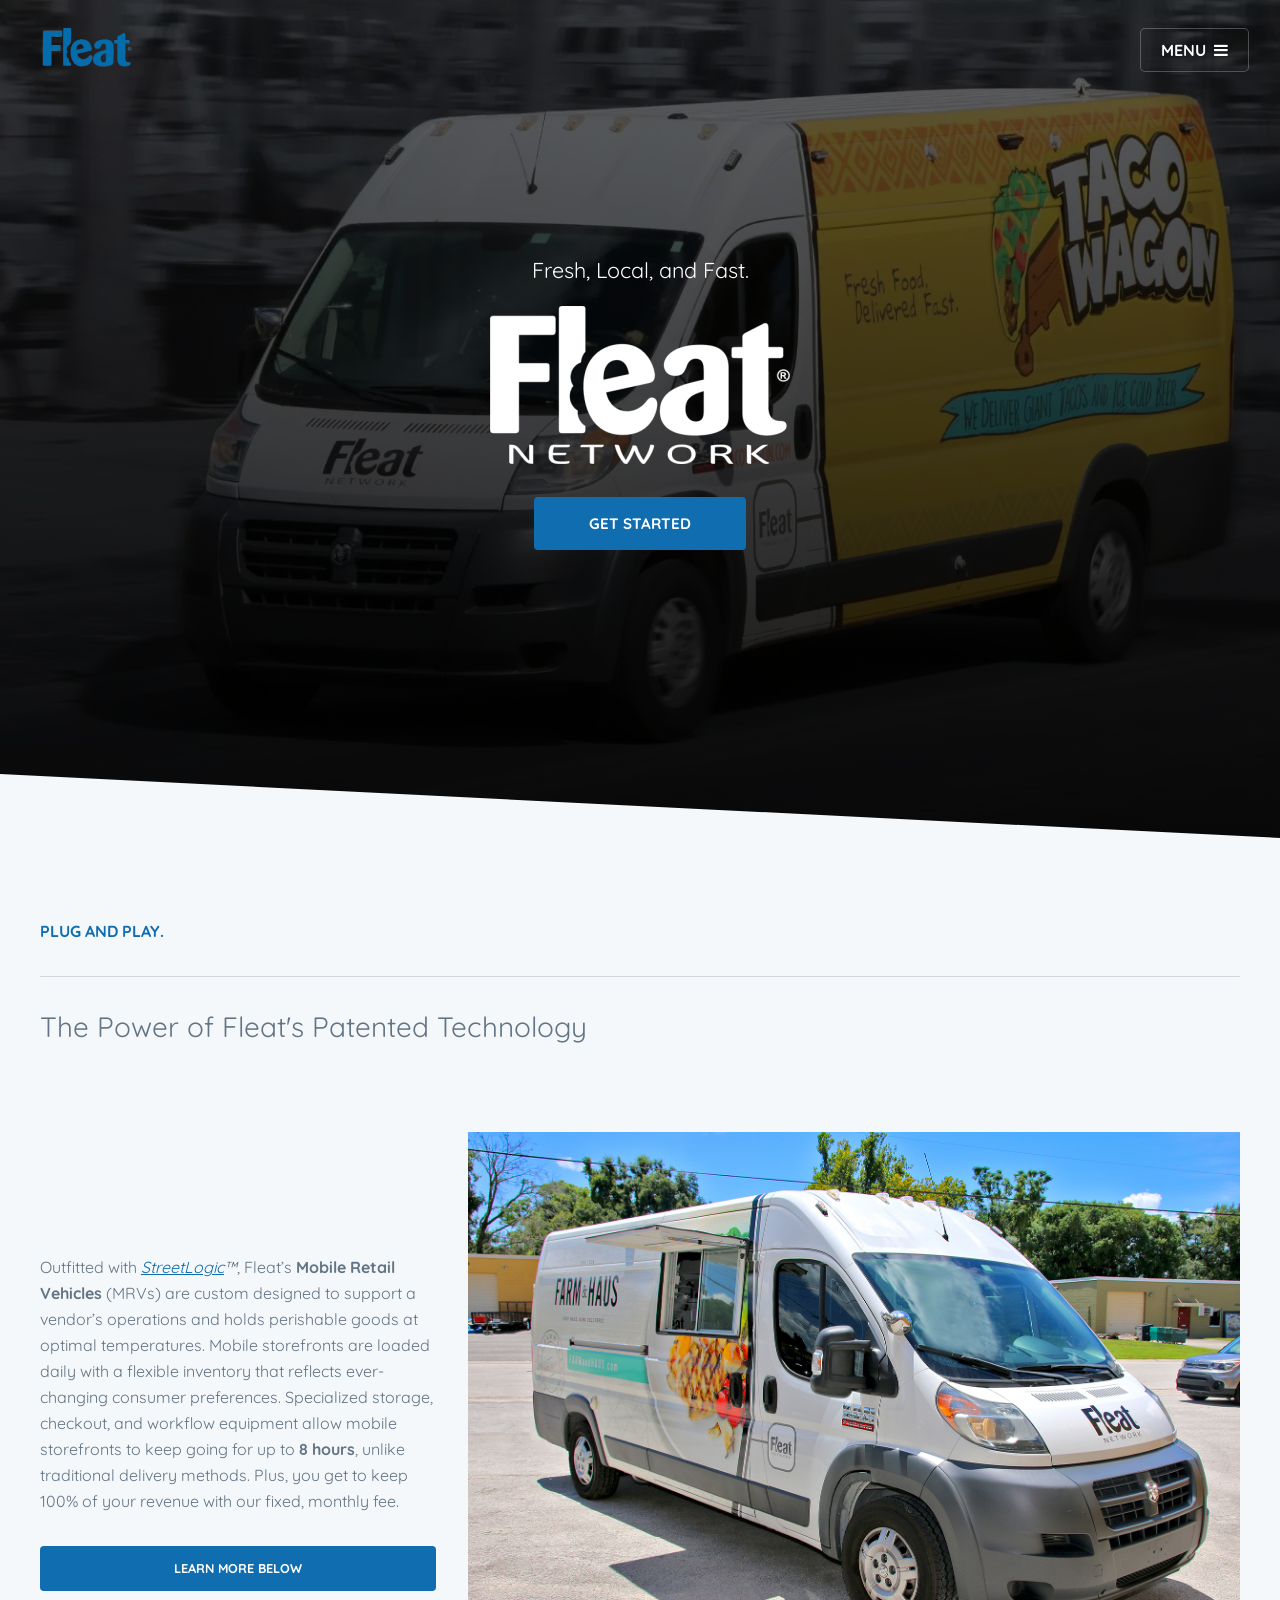
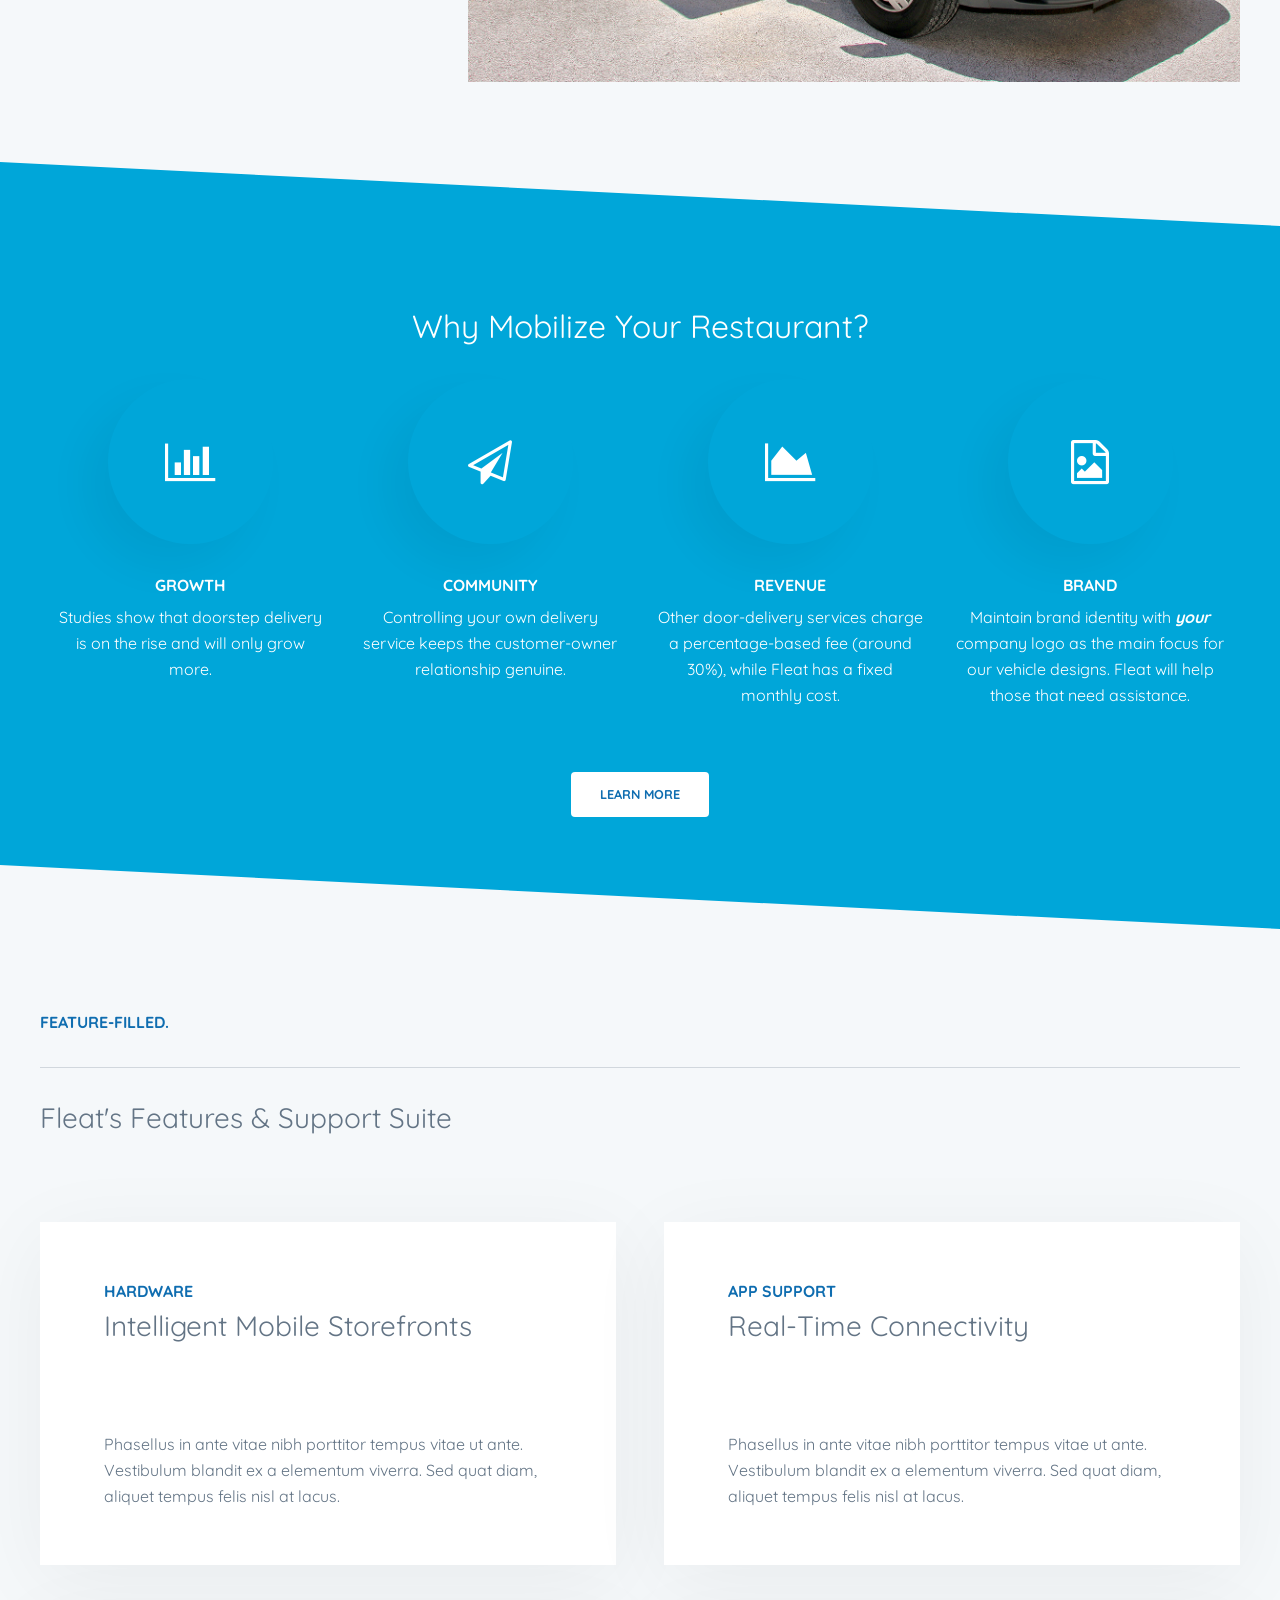
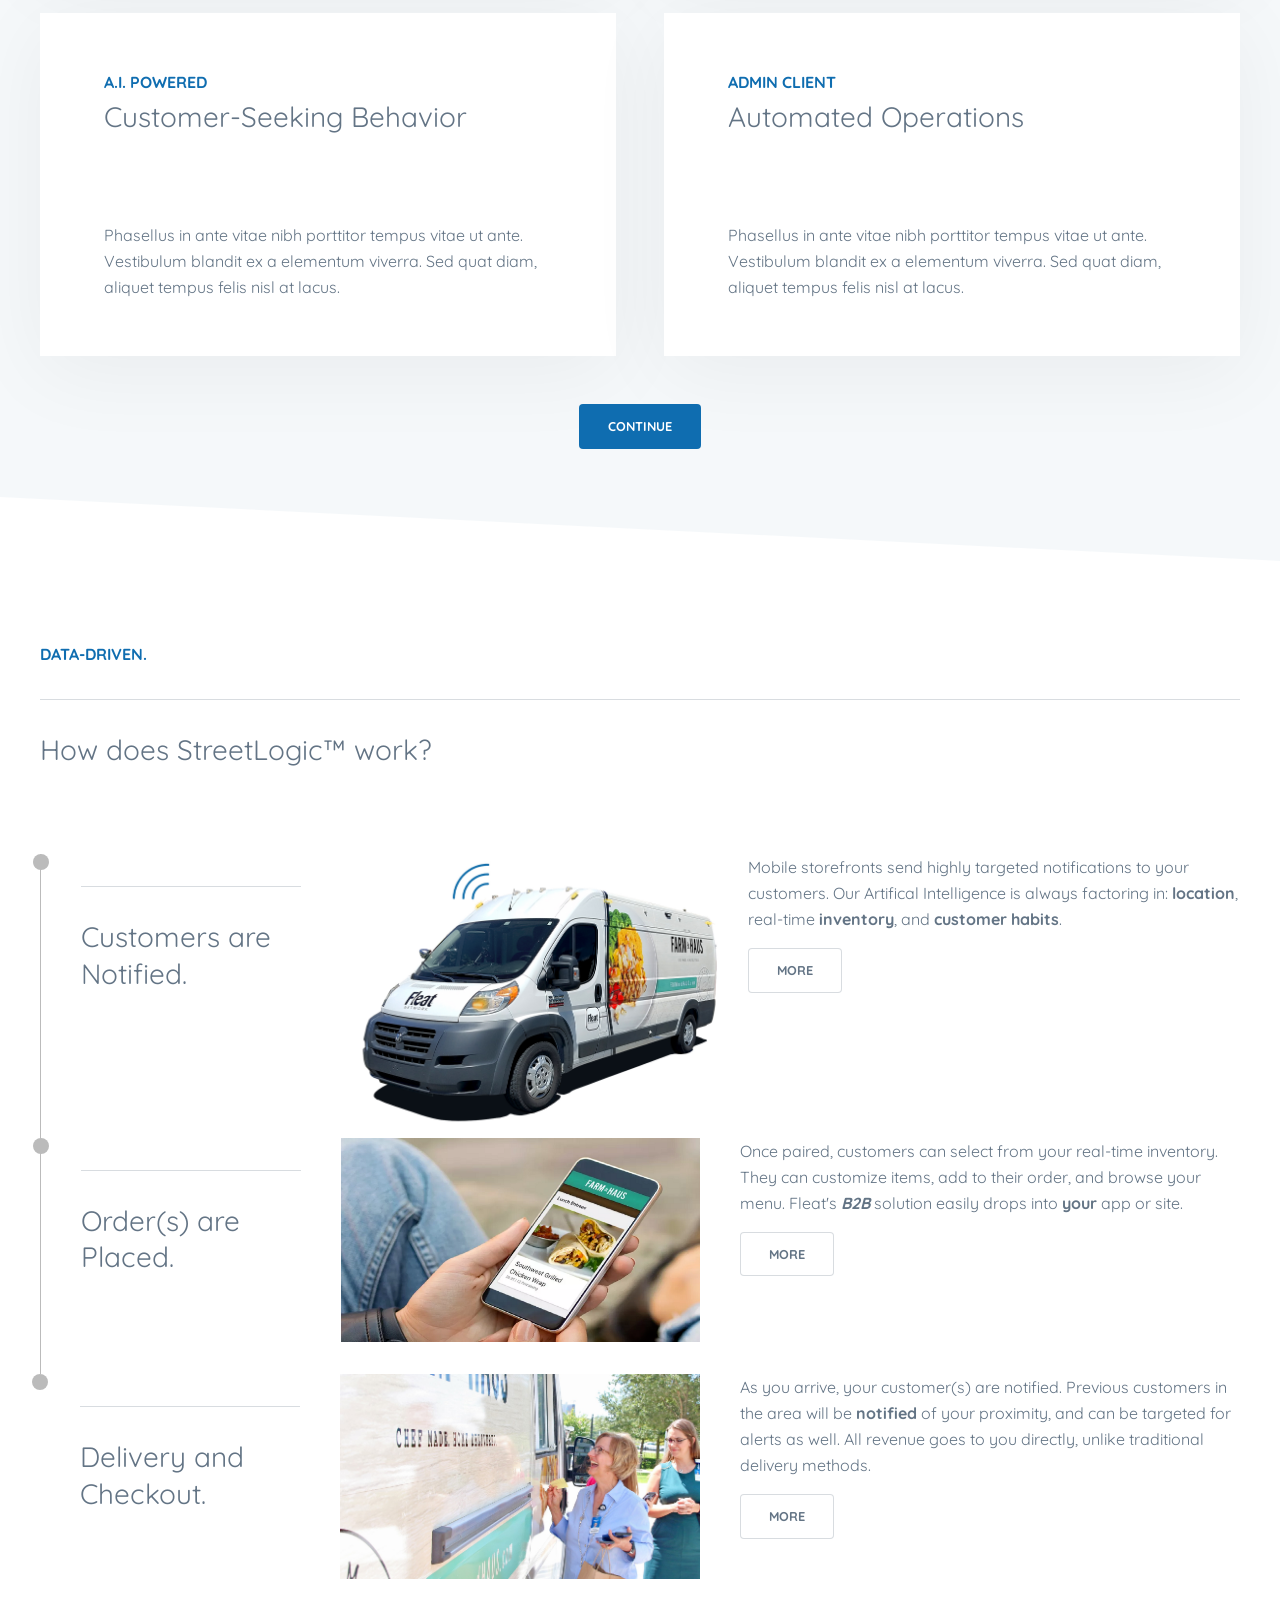
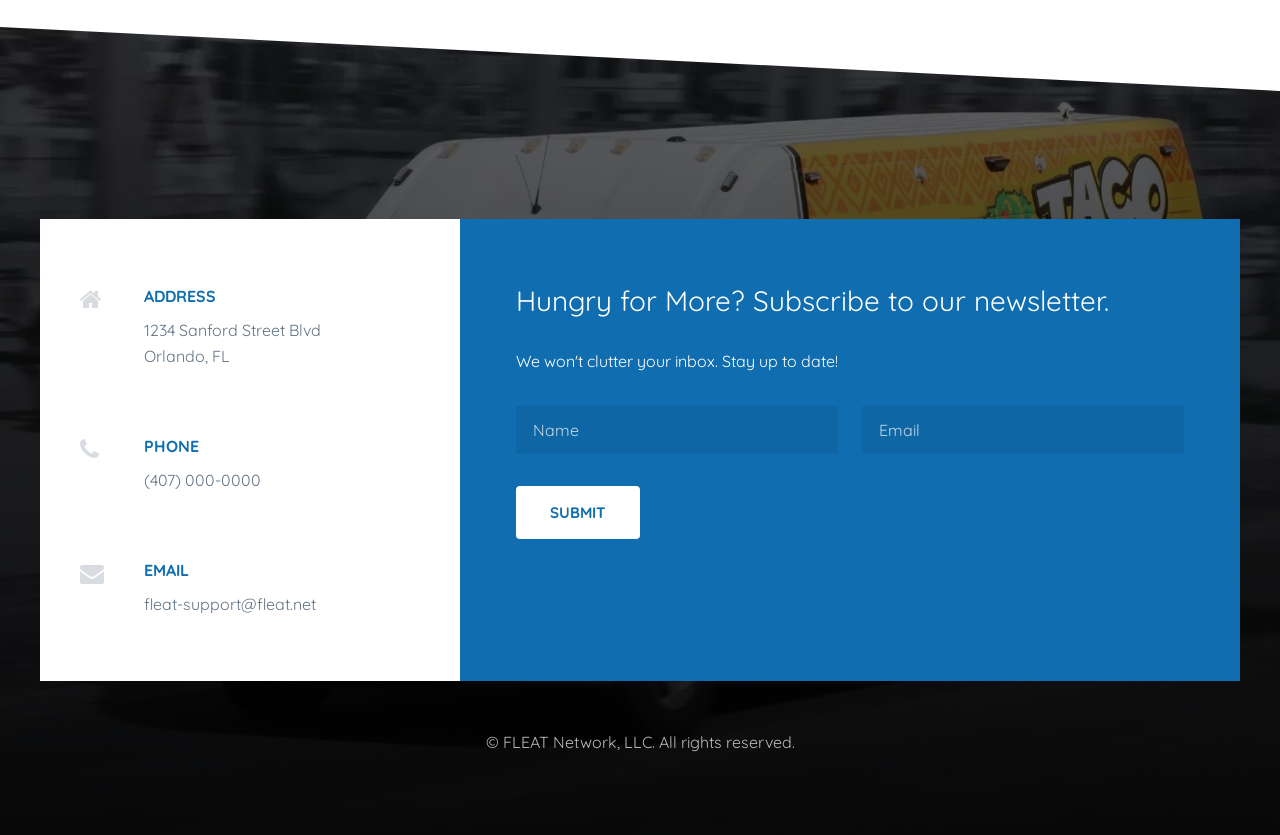
==== index.html @ c0057c15 "Redesigned structure" ====
<!doctype html>
<!--
	Kendall Jackson
	1/10/2019
	https://github.com/kendalled
	Pixelarity Subscriber
-->
<html>

<head>
	<title>Fleat Network</title>
	<meta charset="utf-8" />
	<meta name="viewport" content="width=device-width, initial-scale=1, user-scalable=yes" />
	<link rel="stylesheet" href="assets/css/main.css" />
</head>

<body class="is-preload">

	<!-- Page wrapper -->
	<div id="page-wrapper">

		<!-- Header -->
		<header id="header" class="alt">
			<span class="logo"><a href="index.html"><img src="images/blueLogo2.svg" alt="Fleat Network's Logo, in blue." style="width:10%; height:auto;" /></a></span>
			<a href="#menu">Menu</a>
		</header>

		<!-- Nav -->
		<nav id="menu">
			<div class="inner">
				<h2>Menu</h2>
				<ul class="links">
					<li><a href="index.html">Home</a></li>
					<li><a href="generic.html">About Us</a></li>
					<li><a href="elements.html">Contact</a></li>

				</ul>
				<a class="close">Close</a>
			</div>
		</nav>

		<!-- Banner -->
		<section id="banner">
			<div class="inner">
				<h3 style="color:white;">Fresh, Local, and Fast.</h3>
				<img class="image" src="images/whiteLogo.png" alt="Fleat Network Official Logo." ></img>
				<br />
				<br />

				<ul class="actions special">
					<li><a href="#three" class="button primary large scrolly">Get Started</a></li>
				</ul>
			</div>
		</section>

		<!-- Three -->
		<section id="three" class="wrapper style2">
			<div class="inner">
				<header class="major alt">
					<p>Plug and play.</p>
					<hr />
					<h2>The Power of Fleat's Patented Technology</h2>
				</header>
				<section class="posts">
					<article>
						<span class="image fit"><img src="images/truckHD.jpg" alt="An overview of the Fleat truck features."></span>
						<div class="content">
							<p>Outfitted with <i><a class="scrolly" href="#four" title="Overview of StreetLogic's features.">StreetLogic</a>&trade;</i>, Fleat’s <b>Mobile Retail Vehicles</b> (MRVs) are custom designed to support a vendor’s operations and holds perishable goods at optimal temperatures. Mobile storefronts are loaded daily with a
								flexible inventory that reflects ever-changing consumer preferences. Specialized storage, checkout, and workflow equipment allow mobile storefronts to keep going for up to <b>8 hours</b>, unlike traditional delivery methods. Plus, you get to keep 100% of your revenue with our fixed, monthly fee.</p>

								<a href="#two" class="button primary fit scrolly">Learn More Below</a>

						</div>
					</article>
				</section>
			</div>
		</section>


		<!-- Two -->
		<section id="two" class="wrapper style1 special">
			<div class="inner">
				<h1>Why Mobilize Your Restaurant?</h1>
				<ul class="features">
					<li>
						<span class="icon major fa-bar-chart"></span>
						<h4>Growth</h4>
						<p>Studies show that doorstep delivery is on the rise and will only grow more.</p>
					</li>
					<li>
						<span class="icon major fa-paper-plane-o"></span>
						<h4>Community</h4>
						<p>Controlling your own delivery service keeps the customer-owner relationship genuine.</p>
					</li>
					<li>
						<span class="icon major fa-area-chart"></span>
						<h4>Revenue</h4>
						<p>Other door-delivery services charge a percentage-based fee (around 30%), while Fleat has a fixed monthly cost.</p>
					</li>
					<li>
						<span class="icon major fa-file-image-o"></span>
						<h4>Brand</h4>
						<p>Maintain brand identity with <strong><i>your</i></strong> company logo as the main focus for our vehicle designs. Fleat will help those that need assistance.</p>
					</li>

					<li><a href="#one" class="button primary scrolly">Learn More</a></li>
				</ul>

			</div>
		</section>

		<!-- One -->
		<section id="one" class="wrapper style2">
			<div class="inner">
				<header class="major alt">
					<p>Feature-Filled.</p>
					<hr />
					<h2>Fleat's Features & Support Suite</h2>
				</header>
				<section class="spotlights">

					<article>
						<header class="major">
							<p>Hardware</p>
							<h2>Intelligent Mobile Storefronts</h2>
						</header>
						<p>Phasellus in ante vitae nibh porttitor tempus vitae ut ante. Vestibulum blandit ex a elementum viverra. Sed quat diam, aliquet tempus felis nisl at lacus.</p>

					</article>
					<article>
						<header class="major">
							<p>App Support</p>
							<h2>Real-Time Connectivity</h2>
						</header>
						<p>Phasellus in ante vitae nibh porttitor tempus vitae ut ante. Vestibulum blandit ex a elementum viverra. Sed quat diam, aliquet tempus felis nisl at lacus.</p>

					</article>
					<article>
						<header class="major">
							<p>A.I. Powered</p>
							<h2>Customer-Seeking Behavior</h2>
						</header>
						<p>Phasellus in ante vitae nibh porttitor tempus vitae ut ante. Vestibulum blandit ex a elementum viverra. Sed quat diam, aliquet tempus felis nisl at lacus.</p>

					</article>

					<article>
						<header class="major">
							<p>Admin Client</p>
							<h2>Automated Operations</h2>
						</header>
						<p>Phasellus in ante vitae nibh porttitor tempus vitae ut ante. Vestibulum blandit ex a elementum viverra. Sed quat diam, aliquet tempus felis nisl at lacus.</p>

					</article>
					<a href="#four" class="button primary scrolly">Continue</a>
				</section>

			</div>
		</section>


		<!-- Four -->
		<section id="four" class="wrapper style3 alt">
			<div class="inner">
				<header class="major">
					<p>Data-Driven.</p>
					<hr />
					<h2>How does StreetLogic&trade; work?</h1>
				</header>
				<section class="timeline">
					<section>
						<header>
							<hr />
							<h2>Customers are Notified.</h2>
						</header>
						<img src="images/alertTruck.jpg" style="width:34%; height: 34%;" alt="An informational slide by fleat." />
						<div class="content">
							<p>Mobile storefronts send highly targeted notifications to your customers. Our Artifical Intelligence is always factoring in: <b>location</b>, real-time <b>inventory</b>, and <b>customer habits</b>.</p>
							<ul class="actions">
								<li><a href="#" class="button">More</a></li>
							</ul>
						</div>
					</section>
					<section>
						<header>
							<hr />
							<h2>Order(s) are Placed.</h2>
						</header>
						<img class="image" src="images/useCase.png" alt="The sample fleat ordering interface" style="width:30%; height: 30%;" />
						<div class="content">
							<p>Once paired, customers can select from your real-time inventory. They can customize items, add to their order, and browse your menu. Fleat's <i><b>B2B</b></i> solution easily drops into <b>your</b> app or site.</p>
							<ul class="actions">
								<li><a href="#" class="button">More</a></li>
							</ul>
						</div>
					</section>
					<section>
						<header>
							<hr />
							<h2>Delivery and Checkout.</h2>
						</header>
						<img class="image" src="images/step3.jpg" style="width:30%; height: 30%;" alt="Customers ordering at a Fleat truck" />
						<div class="content">
							<p>As you arrive, your customer(s) are notified. Previous customers in the area will be <b>notified</b> of your proximity, and can be targeted for alerts as well. All revenue goes to you directly, unlike traditional delivery methods.</p>
							<ul class="actions">
								<li><a href="#" class="button">More</a></li>
							</ul>
						</div>
					</section>
				</section>
			</div>
		</section>

		<!-- Footer -->
		<footer id="footer">
			<div class="inner">
				<ul class="contact">
					<li class="icon fa-home">
						<strong>Address</strong>
						1234 Sanford Street Blvd<br>Orlando, FL
					</li>
					<li class="icon fa-phone">
						<strong>Phone</strong>
						(407) 000-0000
					</li>
					<li class="icon fa-envelope">
						<strong>Email</strong>
						fleat-support@fleat.net
					</li>
				</ul>
				<form action="#" method="post">
					<h2>Hungry for More? Subscribe to our newsletter.</h2>
					<p>We won't clutter your inbox. Stay up to date!</p>
					<div class="fields">
						<div class="field half">
							<label for="name">Name</label>
							<input name="name" id="name" type="text" placeholder="Name">
						</div>
						<div class="field half">
							<label for="email">Email</label>
							<input name="email" id="email" type="email" placeholder="Email">
						</div>
					</div>
					<ul class="actions">
						<li><input value="Submit" class="button primary fit large" type="submit"></li>
					</ul>
				</form>
			</div>
			<div class="copyright">
				&copy; FLEAT Network, LLC. All rights reserved.
			</div>
		</footer>

	</div>

	<!-- Scripts -->
	<script src="assets/js/jquery.min.js"></script>
	<script src="assets/js/browser.min.js"></script>
	<script src="assets/js/breakpoints.min.js"></script>
	<script src="assets/js/util.js"></script>
	<script src="assets/js/jquery.scrollex.min.js"></script>
	<script src="assets/js/jquery.scrolly.min.js"></script>
	<script src="assets/js/main.js"></script>

</body>

</html>
---- assets/css/main.css ----
@import url(font-awesome.min.css);
@import url("https://fonts.googleapis.com/css?family=Quicksand:400,700");

/*
	Atmosphere by Pixelarity
	pixelarity.com | hello@pixelarity.com
	License: pixelarity.com/license
*/

html, body, div, span, applet, object,
iframe, h1, h2, h3, h4, h5, h6, p, blockquote,
pre, a, abbr, acronym, address, big, cite,
code, del, dfn, em, img, ins, kbd, q, s, samp,
small, strike, strong, sub, sup, tt, var, b,
u, i, center, dl, dt, dd, ol, ul, li, fieldset,
form, label, legend, table, caption, tbody,
tfoot, thead, tr, th, td, article, aside,
canvas, details, embed, figure, figcaption,
footer, header, hgroup, menu, nav, output, ruby,
section, summary, time, mark, audio, video {
	margin: 0;
	padding: 0;
	border: 0;
	font-size: 100%;
	font: inherit;
	vertical-align: baseline;}

article, aside, details, figcaption, figure,
footer, header, hgroup, menu, nav, section {
	display: block;}

body {
	line-height: 1;
}

ol, ul {
	list-style: none;
}

blockquote, q {
	quotes: none;
}

	blockquote:before, blockquote:after, q:before, q:after {
		content: '';
		content: none;
	}

table {
	border-collapse: collapse;
	border-spacing: 0;
}

body {
	-webkit-text-size-adjust: none;
}

mark {
	background-color: transparent;
	color: inherit;
}

input::-moz-focus-inner {
	border: 0;
	padding: 0;
}

input, select, textarea {
	-moz-appearance: none;
	-webkit-appearance: none;
	-ms-appearance: none;
	appearance: none;
}

/* Basic */

	@-ms-viewport {
		width: device-width;
	}

	body {
		-ms-overflow-style: scrollbar;
	}

	@media screen and (max-width: 480px) {

		html, body {
			min-width: 320px;
		}

	}

	html {
		box-sizing: border-box;
	}

	*, *:before, *:after {
		box-sizing: inherit;
	}

	body {
		background: #fff;
	}

		body.is-preload *, body.is-preload *:before, body.is-preload *:after {
			-moz-animation: none !important;
			-webkit-animation: none !important;
			-ms-animation: none !important;
			animation: none !important;
			-moz-transition: none !important;
			-webkit-transition: none !important;
			-ms-transition: none !important;
			transition: none !important;
		}

/* Type */

	body {
		background-color: #fff;
		color: #637485;
	}

	body, input, select, textarea {
		font-family: "Quicksand", Helvetica, sans-serif;
		font-size: 14pt;
		font-weight: 400;
		line-height: 1.625;
	}

		@media screen and (max-width: 1680px) {

			body, input, select, textarea {
				font-size: 12pt;
			}

		}

		@media screen and (max-width: 1280px) {

			body, input, select, textarea {
				font-size: 12pt;
			}

		}

		@media screen and (max-width: 980px) {

			body, input, select, textarea {
				font-size: 12pt;
			}

		}

		@media screen and (max-width: 736px) {

			body, input, select, textarea {
				font-size: 12pt;
			}

		}

		@media screen and (max-width: 480px) {

			body, input, select, textarea {
				font-size: 12pt;
			}

		}

		@media screen and (max-width: 360px) {

			body, input, select, textarea {
				font-size: 11pt;
			}

		}

	a {
		text-decoration: underline;
	}

		a:hover {
			text-decoration: none;
		}

	strong, b {
		font-weight: 700;
	}

	em, i {
		font-style: italic;
	}

	p {
		margin: 0 0 2em 0;
	}

	h1, h2, h3, h4, h5, h6 {
		line-height: 1.3;
		margin: 0 0 1em 0;
	}

		h1 a, h2 a, h3 a, h4 a, h5 a, h6 a {
			color: inherit;
			text-decoration: none;
		}

	h1 {
		font-size: 2em;
	}

	h2 {
		font-size: 1.75em;
	}

	h3 {
		font-size: 1.35em;
	}

	h4 {
		font-size: 1em;
	}

	h5 {
		font-size: 0.9em;
	}

	h6 {
		font-size: 0.7em;
	}

	sub {
		font-size: 0.8em;
		position: relative;
		top: 0.5em;
	}

	sup {
		font-size: 0.8em;
		position: relative;
		top: -0.5em;
	}

	blockquote {
		border-left: solid 4px;
		font-style: italic;
		margin: 0 0 2em 0;
		padding: 0.5em 0 0.5em 2em;
	}

	code {
		border-radius: 4px;
		border: solid 1px;
		font-family: "Courier New", monospace;
		font-size: 0.9em;
		margin: 0 0.25em;
		padding: 0.25em 0.65em;
	}

	pre {
		-webkit-overflow-scrolling: touch;
		font-family: "Courier New", monospace;
		font-size: 0.9em;
		margin: 0 0 2em 0;
	}

		pre code {
			display: block;
			line-height: 1.75;
			padding: 1em 1.5em;
			overflow-x: auto;
		}

	hr {
		border: 0;
		border-bottom: solid 1px;
		margin: 2em 0;
	}

		hr.major {
			margin: 3em 0;
		}

	.align-left {
		text-align: left;
	}

	.align-center {
		text-align: center;
	}

	.align-right {
		text-align: right;
	}

	@media screen and (max-width: 736px) {

		h1 {
			font-size: 1.75em;
		}

		h2 {
			font-size: 1.5em;
		}

		h3 {
			font-size: 1.25em;
		}

	}

	input, select, textarea {
		color: #637485;
	}

	a {
		color: #0f6db0;
	}

	strong, b {
		color: #637485;
	}

	h1, h2, h3, h4, h5, h6 {
		color: #637485;
	}

	blockquote {
		border-left-color: rgba(99, 116, 133, 0.25);
	}

	code {
		background: rgba(99, 116, 133, 0.075);
		border-color: rgba(99, 116, 133, 0.25);
	}

	hr {
		border-bottom-color: rgba(99, 116, 133, 0.25);
	}

/* Row */

	.row {
		display: flex;
		flex-wrap: wrap;
		box-sizing: border-box;
		align-items: stretch;
	}

		.row > * {
			box-sizing: border-box;
		}

		.row.gtr-uniform > * > :last-child {
			margin-bottom: 0;
		}

		.row.aln-left {
			justify-content: flex-start;
		}

		.row.aln-center {
			justify-content: center;
		}

		.row.aln-right {
			justify-content: flex-end;
		}

		.row.aln-top {
			align-items: flex-start;
		}

		.row.aln-middle {
			align-items: center;
		}

		.row.aln-bottom {
			align-items: flex-end;
		}

		.row > .imp {
			order: -1;
		}

		.row > .col-1 {
			width: 8.3333333333%;
		}

		.row > .off-1 {
			margin-left: 8.3333333333%;
		}

		.row > .col-2 {
			width: 16.6666666667%;
		}

		.row > .off-2 {
			margin-left: 16.6666666667%;
		}

		.row > .col-3 {
			width: 25%;
		}

		.row > .off-3 {
			margin-left: 25%;
		}

		.row > .col-4 {
			width: 33.3333333333%;
		}

		.row > .off-4 {
			margin-left: 33.3333333333%;
		}

		.row > .col-5 {
			width: 41.6666666667%;
		}

		.row > .off-5 {
			margin-left: 41.6666666667%;
		}

		.row > .col-6 {
			width: 50%;
		}

		.row > .off-6 {
			margin-left: 50%;
		}

		.row > .col-7 {
			width: 58.3333333333%;
		}

		.row > .off-7 {
			margin-left: 58.3333333333%;
		}

		.row > .col-8 {
			width: 66.6666666667%;
		}

		.row > .off-8 {
			margin-left: 66.6666666667%;
		}

		.row > .col-9 {
			width: 75%;
		}

		.row > .off-9 {
			margin-left: 75%;
		}

		.row > .col-10 {
			width: 83.3333333333%;
		}

		.row > .off-10 {
			margin-left: 83.3333333333%;
		}

		.row > .col-11 {
			width: 91.6666666667%;
		}

		.row > .off-11 {
			margin-left: 91.6666666667%;
		}

		.row > .col-12 {
			width: 100%;
		}

		.row > .off-12 {
			margin-left: 100%;
		}

		.row.gtr-0 {
			margin-top: 0;
			margin-left: 0em;
		}

			.row.gtr-0 > * {
				padding: 0 0 0 0em;
			}

			.row.gtr-0.gtr-uniform {
				margin-top: 0em;
			}

				.row.gtr-0.gtr-uniform > * {
					padding-top: 0em;
				}

		.row.gtr-25 {
			margin-top: 0;
			margin-left: -0.5em;
		}

			.row.gtr-25 > * {
				padding: 0 0 0 0.5em;
			}

			.row.gtr-25.gtr-uniform {
				margin-top: -0.5em;
			}

				.row.gtr-25.gtr-uniform > * {
					padding-top: 0.5em;
				}

		.row.gtr-50 {
			margin-top: 0;
			margin-left: -1em;
		}

			.row.gtr-50 > * {
				padding: 0 0 0 1em;
			}

			.row.gtr-50.gtr-uniform {
				margin-top: -1em;
			}

				.row.gtr-50.gtr-uniform > * {
					padding-top: 1em;
				}

		.row {
			margin-top: 0;
			margin-left: -2em;
		}

			.row > * {
				padding: 0 0 0 2em;
			}

			.row.gtr-uniform {
				margin-top: -2em;
			}

				.row.gtr-uniform > * {
					padding-top: 2em;
				}

		.row.gtr-150 {
			margin-top: 0;
			margin-left: -3em;
		}

			.row.gtr-150 > * {
				padding: 0 0 0 3em;
			}

			.row.gtr-150.gtr-uniform {
				margin-top: -3em;
			}

				.row.gtr-150.gtr-uniform > * {
					padding-top: 3em;
				}

		.row.gtr-200 {
			margin-top: 0;
			margin-left: -4em;
		}

			.row.gtr-200 > * {
				padding: 0 0 0 4em;
			}

			.row.gtr-200.gtr-uniform {
				margin-top: -4em;
			}

				.row.gtr-200.gtr-uniform > * {
					padding-top: 4em;
				}

		@media screen and (max-width: 1680px) {

			.row {
				display: flex;
				flex-wrap: wrap;
				box-sizing: border-box;
				align-items: stretch;
			}

				.row > * {
					box-sizing: border-box;
				}

				.row.gtr-uniform > * > :last-child {
					margin-bottom: 0;
				}

				.row.aln-left {
					justify-content: flex-start;
				}

				.row.aln-center {
					justify-content: center;
				}

				.row.aln-right {
					justify-content: flex-end;
				}

				.row.aln-top {
					align-items: flex-start;
				}

				.row.aln-middle {
					align-items: center;
				}

				.row.aln-bottom {
					align-items: flex-end;
				}

				.row > .imp-xlarge {
					order: -1;
				}

				.row > .col-1-xlarge {
					width: 8.3333333333%;
				}

				.row > .off-1-xlarge {
					margin-left: 8.3333333333%;
				}

				.row > .col-2-xlarge {
					width: 16.6666666667%;
				}

				.row > .off-2-xlarge {
					margin-left: 16.6666666667%;
				}

				.row > .col-3-xlarge {
					width: 25%;
				}

				.row > .off-3-xlarge {
					margin-left: 25%;
				}

				.row > .col-4-xlarge {
					width: 33.3333333333%;
				}

				.row > .off-4-xlarge {
					margin-left: 33.3333333333%;
				}

				.row > .col-5-xlarge {
					width: 41.6666666667%;
				}

				.row > .off-5-xlarge {
					margin-left: 41.6666666667%;
				}

				.row > .col-6-xlarge {
					width: 50%;
				}

				.row > .off-6-xlarge {
					margin-left: 50%;
				}

				.row > .col-7-xlarge {
					width: 58.3333333333%;
				}

				.row > .off-7-xlarge {
					margin-left: 58.3333333333%;
				}

				.row > .col-8-xlarge {
					width: 66.6666666667%;
				}

				.row > .off-8-xlarge {
					margin-left: 66.6666666667%;
				}

				.row > .col-9-xlarge {
					width: 75%;
				}

				.row > .off-9-xlarge {
					margin-left: 75%;
				}

				.row > .col-10-xlarge {
					width: 83.3333333333%;
				}

				.row > .off-10-xlarge {
					margin-left: 83.3333333333%;
				}

				.row > .col-11-xlarge {
					width: 91.6666666667%;
				}

				.row > .off-11-xlarge {
					margin-left: 91.6666666667%;
				}

				.row > .col-12-xlarge {
					width: 100%;
				}

				.row > .off-12-xlarge {
					margin-left: 100%;
				}

				.row.gtr-0 {
					margin-top: 0;
					margin-left: 0em;
				}

					.row.gtr-0 > * {
						padding: 0 0 0 0em;
					}

					.row.gtr-0.gtr-uniform {
						margin-top: 0em;
					}

						.row.gtr-0.gtr-uniform > * {
							padding-top: 0em;
						}

				.row.gtr-25 {
					margin-top: 0;
					margin-left: -0.5em;
				}

					.row.gtr-25 > * {
						padding: 0 0 0 0.5em;
					}

					.row.gtr-25.gtr-uniform {
						margin-top: -0.5em;
					}

						.row.gtr-25.gtr-uniform > * {
							padding-top: 0.5em;
						}

				.row.gtr-50 {
					margin-top: 0;
					margin-left: -1em;
				}

					.row.gtr-50 > * {
						padding: 0 0 0 1em;
					}

					.row.gtr-50.gtr-uniform {
						margin-top: -1em;
					}

						.row.gtr-50.gtr-uniform > * {
							padding-top: 1em;
						}

				.row {
					margin-top: 0;
					margin-left: -2em;
				}

					.row > * {
						padding: 0 0 0 2em;
					}

					.row.gtr-uniform {
						margin-top: -2em;
					}

						.row.gtr-uniform > * {
							padding-top: 2em;
						}

				.row.gtr-150 {
					margin-top: 0;
					margin-left: -3em;
				}

					.row.gtr-150 > * {
						padding: 0 0 0 3em;
					}

					.row.gtr-150.gtr-uniform {
						margin-top: -3em;
					}

						.row.gtr-150.gtr-uniform > * {
							padding-top: 3em;
						}

				.row.gtr-200 {
					margin-top: 0;
					margin-left: -4em;
				}

					.row.gtr-200 > * {
						padding: 0 0 0 4em;
					}

					.row.gtr-200.gtr-uniform {
						margin-top: -4em;
					}

						.row.gtr-200.gtr-uniform > * {
							padding-top: 4em;
						}

		}

		@media screen and (max-width: 1280px) {

			.row {
				display: flex;
				flex-wrap: wrap;
				box-sizing: border-box;
				align-items: stretch;
			}

				.row > * {
					box-sizing: border-box;
				}

				.row.gtr-uniform > * > :last-child {
					margin-bottom: 0;
				}

				.row.aln-left {
					justify-content: flex-start;
				}

				.row.aln-center {
					justify-content: center;
				}

				.row.aln-right {
					justify-content: flex-end;
				}

				.row.aln-top {
					align-items: flex-start;
				}

				.row.aln-middle {
					align-items: center;
				}

				.row.aln-bottom {
					align-items: flex-end;
				}

				.row > .imp-large {
					order: -1;
				}

				.row > .col-1-large {
					width: 8.3333333333%;
				}

				.row > .off-1-large {
					margin-left: 8.3333333333%;
				}

				.row > .col-2-large {
					width: 16.6666666667%;
				}

				.row > .off-2-large {
					margin-left: 16.6666666667%;
				}

				.row > .col-3-large {
					width: 25%;
				}

				.row > .off-3-large {
					margin-left: 25%;
				}

				.row > .col-4-large {
					width: 33.3333333333%;
				}

				.row > .off-4-large {
					margin-left: 33.3333333333%;
				}

				.row > .col-5-large {
					width: 41.6666666667%;
				}

				.row > .off-5-large {
					margin-left: 41.6666666667%;
				}

				.row > .col-6-large {
					width: 50%;
				}

				.row > .off-6-large {
					margin-left: 50%;
				}

				.row > .col-7-large {
					width: 58.3333333333%;
				}

				.row > .off-7-large {
					margin-left: 58.3333333333%;
				}

				.row > .col-8-large {
					width: 66.6666666667%;
				}

				.row > .off-8-large {
					margin-left: 66.6666666667%;
				}

				.row > .col-9-large {
					width: 75%;
				}

				.row > .off-9-large {
					margin-left: 75%;
				}

				.row > .col-10-large {
					width: 83.3333333333%;
				}

				.row > .off-10-large {
					margin-left: 83.3333333333%;
				}

				.row > .col-11-large {
					width: 91.6666666667%;
				}

				.row > .off-11-large {
					margin-left: 91.6666666667%;
				}

				.row > .col-12-large {
					width: 100%;
				}

				.row > .off-12-large {
					margin-left: 100%;
				}

				.row.gtr-0 {
					margin-top: 0;
					margin-left: 0em;
				}

					.row.gtr-0 > * {
						padding: 0 0 0 0em;
					}

					.row.gtr-0.gtr-uniform {
						margin-top: 0em;
					}

						.row.gtr-0.gtr-uniform > * {
							padding-top: 0em;
						}

				.row.gtr-25 {
					margin-top: 0;
					margin-left: -0.375em;
				}

					.row.gtr-25 > * {
						padding: 0 0 0 0.375em;
					}

					.row.gtr-25.gtr-uniform {
						margin-top: -0.375em;
					}

						.row.gtr-25.gtr-uniform > * {
							padding-top: 0.375em;
						}

				.row.gtr-50 {
					margin-top: 0;
					margin-left: -0.75em;
				}

					.row.gtr-50 > * {
						padding: 0 0 0 0.75em;
					}

					.row.gtr-50.gtr-uniform {
						margin-top: -0.75em;
					}

						.row.gtr-50.gtr-uniform > * {
							padding-top: 0.75em;
						}

				.row {
					margin-top: 0;
					margin-left: -1.5em;
				}

					.row > * {
						padding: 0 0 0 1.5em;
					}

					.row.gtr-uniform {
						margin-top: -1.5em;
					}

						.row.gtr-uniform > * {
							padding-top: 1.5em;
						}

				.row.gtr-150 {
					margin-top: 0;
					margin-left: -2.25em;
				}

					.row.gtr-150 > * {
						padding: 0 0 0 2.25em;
					}

					.row.gtr-150.gtr-uniform {
						margin-top: -2.25em;
					}

						.row.gtr-150.gtr-uniform > * {
							padding-top: 2.25em;
						}

				.row.gtr-200 {
					margin-top: 0;
					margin-left: -3em;
				}

					.row.gtr-200 > * {
						padding: 0 0 0 3em;
					}

					.row.gtr-200.gtr-uniform {
						margin-top: -3em;
					}

						.row.gtr-200.gtr-uniform > * {
							padding-top: 3em;
						}

		}

		@media screen and (max-width: 980px) {

			.row {
				display: flex;
				flex-wrap: wrap;
				box-sizing: border-box;
				align-items: stretch;
			}

				.row > * {
					box-sizing: border-box;
				}

				.row.gtr-uniform > * > :last-child {
					margin-bottom: 0;
				}

				.row.aln-left {
					justify-content: flex-start;
				}

				.row.aln-center {
					justify-content: center;
				}

				.row.aln-right {
					justify-content: flex-end;
				}

				.row.aln-top {
					align-items: flex-start;
				}

				.row.aln-middle {
					align-items: center;
				}

				.row.aln-bottom {
					align-items: flex-end;
				}

				.row > .imp-medium {
					order: -1;
				}

				.row > .col-1-medium {
					width: 8.3333333333%;
				}

				.row > .off-1-medium {
					margin-left: 8.3333333333%;
				}

				.row > .col-2-medium {
					width: 16.6666666667%;
				}

				.row > .off-2-medium {
					margin-left: 16.6666666667%;
				}

				.row > .col-3-medium {
					width: 25%;
				}

				.row > .off-3-medium {
					margin-left: 25%;
				}

				.row > .col-4-medium {
					width: 33.3333333333%;
				}

				.row > .off-4-medium {
					margin-left: 33.3333333333%;
				}

				.row > .col-5-medium {
					width: 41.6666666667%;
				}

				.row > .off-5-medium {
					margin-left: 41.6666666667%;
				}

				.row > .col-6-medium {
					width: 50%;
				}

				.row > .off-6-medium {
					margin-left: 50%;
				}

				.row > .col-7-medium {
					width: 58.3333333333%;
				}

				.row > .off-7-medium {
					margin-left: 58.3333333333%;
				}

				.row > .col-8-medium {
					width: 66.6666666667%;
				}

				.row > .off-8-medium {
					margin-left: 66.6666666667%;
				}

				.row > .col-9-medium {
					width: 75%;
				}

				.row > .off-9-medium {
					margin-left: 75%;
				}

				.row > .col-10-medium {
					width: 83.3333333333%;
				}

				.row > .off-10-medium {
					margin-left: 83.3333333333%;
				}

				.row > .col-11-medium {
					width: 91.6666666667%;
				}

				.row > .off-11-medium {
					margin-left: 91.6666666667%;
				}

				.row > .col-12-medium {
					width: 100%;
				}

				.row > .off-12-medium {
					margin-left: 100%;
				}

				.row.gtr-0 {
					margin-top: 0;
					margin-left: 0em;
				}

					.row.gtr-0 > * {
						padding: 0 0 0 0em;
					}

					.row.gtr-0.gtr-uniform {
						margin-top: 0em;
					}

						.row.gtr-0.gtr-uniform > * {
							padding-top: 0em;
						}

				.row.gtr-25 {
					margin-top: 0;
					margin-left: -0.375em;
				}

					.row.gtr-25 > * {
						padding: 0 0 0 0.375em;
					}

					.row.gtr-25.gtr-uniform {
						margin-top: -0.375em;
					}

						.row.gtr-25.gtr-uniform > * {
							padding-top: 0.375em;
						}

				.row.gtr-50 {
					margin-top: 0;
					margin-left: -0.75em;
				}

					.row.gtr-50 > * {
						padding: 0 0 0 0.75em;
					}

					.row.gtr-50.gtr-uniform {
						margin-top: -0.75em;
					}

						.row.gtr-50.gtr-uniform > * {
							padding-top: 0.75em;
						}

				.row {
					margin-top: 0;
					margin-left: -1.5em;
				}

					.row > * {
						padding: 0 0 0 1.5em;
					}

					.row.gtr-uniform {
						margin-top: -1.5em;
					}

						.row.gtr-uniform > * {
							padding-top: 1.5em;
						}

				.row.gtr-150 {
					margin-top: 0;
					margin-left: -2.25em;
				}

					.row.gtr-150 > * {
						padding: 0 0 0 2.25em;
					}

					.row.gtr-150.gtr-uniform {
						margin-top: -2.25em;
					}

						.row.gtr-150.gtr-uniform > * {
							padding-top: 2.25em;
						}

				.row.gtr-200 {
					margin-top: 0;
					margin-left: -3em;
				}

					.row.gtr-200 > * {
						padding: 0 0 0 3em;
					}

					.row.gtr-200.gtr-uniform {
						margin-top: -3em;
					}

						.row.gtr-200.gtr-uniform > * {
							padding-top: 3em;
						}

		}

		@media screen and (max-width: 736px) {

			.row {
				display: flex;
				flex-wrap: wrap;
				box-sizing: border-box;
				align-items: stretch;
			}

				.row > * {
					box-sizing: border-box;
				}

				.row.gtr-uniform > * > :last-child {
					margin-bottom: 0;
				}

				.row.aln-left {
					justify-content: flex-start;
				}

				.row.aln-center {
					justify-content: center;
				}

				.row.aln-right {
					justify-content: flex-end;
				}

				.row.aln-top {
					align-items: flex-start;
				}

				.row.aln-middle {
					align-items: center;
				}

				.row.aln-bottom {
					align-items: flex-end;
				}

				.row > .imp-small {
					order: -1;
				}

				.row > .col-1-small {
					width: 8.3333333333%;
				}

				.row > .off-1-small {
					margin-left: 8.3333333333%;
				}

				.row > .col-2-small {
					width: 16.6666666667%;
				}

				.row > .off-2-small {
					margin-left: 16.6666666667%;
				}

				.row > .col-3-small {
					width: 25%;
				}

				.row > .off-3-small {
					margin-left: 25%;
				}

				.row > .col-4-small {
					width: 33.3333333333%;
				}

				.row > .off-4-small {
					margin-left: 33.3333333333%;
				}

				.row > .col-5-small {
					width: 41.6666666667%;
				}

				.row > .off-5-small {
					margin-left: 41.6666666667%;
				}

				.row > .col-6-small {
					width: 50%;
				}

				.row > .off-6-small {
					margin-left: 50%;
				}

				.row > .col-7-small {
					width: 58.3333333333%;
				}

				.row > .off-7-small {
					margin-left: 58.3333333333%;
				}

				.row > .col-8-small {
					width: 66.6666666667%;
				}

				.row > .off-8-small {
					margin-left: 66.6666666667%;
				}

				.row > .col-9-small {
					width: 75%;
				}

				.row > .off-9-small {
					margin-left: 75%;
				}

				.row > .col-10-small {
					width: 83.3333333333%;
				}

				.row > .off-10-small {
					margin-left: 83.3333333333%;
				}

				.row > .col-11-small {
					width: 91.6666666667%;
				}

				.row > .off-11-small {
					margin-left: 91.6666666667%;
				}

				.row > .col-12-small {
					width: 100%;
				}

				.row > .off-12-small {
					margin-left: 100%;
				}

				.row.gtr-0 {
					margin-top: 0;
					margin-left: 0em;
				}

					.row.gtr-0 > * {
						padding: 0 0 0 0em;
					}

					.row.gtr-0.gtr-uniform {
						margin-top: 0em;
					}

						.row.gtr-0.gtr-uniform > * {
							padding-top: 0em;
						}

				.row.gtr-25 {
					margin-top: 0;
					margin-left: -0.3125em;
				}

					.row.gtr-25 > * {
						padding: 0 0 0 0.3125em;
					}

					.row.gtr-25.gtr-uniform {
						margin-top: -0.3125em;
					}

						.row.gtr-25.gtr-uniform > * {
							padding-top: 0.3125em;
						}

				.row.gtr-50 {
					margin-top: 0;
					margin-left: -0.625em;
				}

					.row.gtr-50 > * {
						padding: 0 0 0 0.625em;
					}

					.row.gtr-50.gtr-uniform {
						margin-top: -0.625em;
					}

						.row.gtr-50.gtr-uniform > * {
							padding-top: 0.625em;
						}

				.row {
					margin-top: 0;
					margin-left: -1.25em;
				}

					.row > * {
						padding: 0 0 0 1.25em;
					}

					.row.gtr-uniform {
						margin-top: -1.25em;
					}

						.row.gtr-uniform > * {
							padding-top: 1.25em;
						}

				.row.gtr-150 {
					margin-top: 0;
					margin-left: -1.875em;
				}

					.row.gtr-150 > * {
						padding: 0 0 0 1.875em;
					}

					.row.gtr-150.gtr-uniform {
						margin-top: -1.875em;
					}

						.row.gtr-150.gtr-uniform > * {
							padding-top: 1.875em;
						}

				.row.gtr-200 {
					margin-top: 0;
					margin-left: -2.5em;
				}

					.row.gtr-200 > * {
						padding: 0 0 0 2.5em;
					}

					.row.gtr-200.gtr-uniform {
						margin-top: -2.5em;
					}

						.row.gtr-200.gtr-uniform > * {
							padding-top: 2.5em;
						}

		}

		@media screen and (max-width: 480px) {

			.row {
				display: flex;
				flex-wrap: wrap;
				box-sizing: border-box;
				align-items: stretch;
			}

				.row > * {
					box-sizing: border-box;
				}

				.row.gtr-uniform > * > :last-child {
					margin-bottom: 0;
				}

				.row.aln-left {
					justify-content: flex-start;
				}

				.row.aln-center {
					justify-content: center;
				}

				.row.aln-right {
					justify-content: flex-end;
				}

				.row.aln-top {
					align-items: flex-start;
				}

				.row.aln-middle {
					align-items: center;
				}

				.row.aln-bottom {
					align-items: flex-end;
				}

				.row > .imp-xsmall {
					order: -1;
				}

				.row > .col-1-xsmall {
					width: 8.3333333333%;
				}

				.row > .off-1-xsmall {
					margin-left: 8.3333333333%;
				}

				.row > .col-2-xsmall {
					width: 16.6666666667%;
				}

				.row > .off-2-xsmall {
					margin-left: 16.6666666667%;
				}

				.row > .col-3-xsmall {
					width: 25%;
				}

				.row > .off-3-xsmall {
					margin-left: 25%;
				}

				.row > .col-4-xsmall {
					width: 33.3333333333%;
				}

				.row > .off-4-xsmall {
					margin-left: 33.3333333333%;
				}

				.row > .col-5-xsmall {
					width: 41.6666666667%;
				}

				.row > .off-5-xsmall {
					margin-left: 41.6666666667%;
				}

				.row > .col-6-xsmall {
					width: 50%;
				}

				.row > .off-6-xsmall {
					margin-left: 50%;
				}

				.row > .col-7-xsmall {
					width: 58.3333333333%;
				}

				.row > .off-7-xsmall {
					margin-left: 58.3333333333%;
				}

				.row > .col-8-xsmall {
					width: 66.6666666667%;
				}

				.row > .off-8-xsmall {
					margin-left: 66.6666666667%;
				}

				.row > .col-9-xsmall {
					width: 75%;
				}

				.row > .off-9-xsmall {
					margin-left: 75%;
				}

				.row > .col-10-xsmall {
					width: 83.3333333333%;
				}

				.row > .off-10-xsmall {
					margin-left: 83.3333333333%;
				}

				.row > .col-11-xsmall {
					width: 91.6666666667%;
				}

				.row > .off-11-xsmall {
					margin-left: 91.6666666667%;
				}

				.row > .col-12-xsmall {
					width: 100%;
				}

				.row > .off-12-xsmall {
					margin-left: 100%;
				}

				.row.gtr-0 {
					margin-top: 0;
					margin-left: 0em;
				}

					.row.gtr-0 > * {
						padding: 0 0 0 0em;
					}

					.row.gtr-0.gtr-uniform {
						margin-top: 0em;
					}

						.row.gtr-0.gtr-uniform > * {
							padding-top: 0em;
						}

				.row.gtr-25 {
					margin-top: 0;
					margin-left: -0.3125em;
				}

					.row.gtr-25 > * {
						padding: 0 0 0 0.3125em;
					}

					.row.gtr-25.gtr-uniform {
						margin-top: -0.3125em;
					}

						.row.gtr-25.gtr-uniform > * {
							padding-top: 0.3125em;
						}

				.row.gtr-50 {
					margin-top: 0;
					margin-left: -0.625em;
				}

					.row.gtr-50 > * {
						padding: 0 0 0 0.625em;
					}

					.row.gtr-50.gtr-uniform {
						margin-top: -0.625em;
					}

						.row.gtr-50.gtr-uniform > * {
							padding-top: 0.625em;
						}

				.row {
					margin-top: 0;
					margin-left: -1.25em;
				}

					.row > * {
						padding: 0 0 0 1.25em;
					}

					.row.gtr-uniform {
						margin-top: -1.25em;
					}

						.row.gtr-uniform > * {
							padding-top: 1.25em;
						}

				.row.gtr-150 {
					margin-top: 0;
					margin-left: -1.875em;
				}

					.row.gtr-150 > * {
						padding: 0 0 0 1.875em;
					}

					.row.gtr-150.gtr-uniform {
						margin-top: -1.875em;
					}

						.row.gtr-150.gtr-uniform > * {
							padding-top: 1.875em;
						}

				.row.gtr-200 {
					margin-top: 0;
					margin-left: -2.5em;
				}

					.row.gtr-200 > * {
						padding: 0 0 0 2.5em;
					}

					.row.gtr-200.gtr-uniform {
						margin-top: -2.5em;
					}

						.row.gtr-200.gtr-uniform > * {
							padding-top: 2.5em;
						}

		}

/* Box */

	.box {
		border-radius: 4px;
		border: solid 1px;
		margin-bottom: 2em;
		padding: 1.5em;
	}

		.box > :last-child,
		.box > :last-child > :last-child,
		.box > :last-child > :last-child > :last-child {
			margin-bottom: 0;
		}

		.box.alt {
			border: 0;
			border-radius: 0;
			padding: 0;
		}

	.box {
		border-color: rgba(99, 116, 133, 0.25);
	}

/* Button */

	input[type="submit"],
	input[type="reset"],
	input[type="button"],
	button,
	.button {
		-moz-appearance: none;
		-webkit-appearance: none;
		-ms-appearance: none;
		appearance: none;
		-moz-transition: background-color 0.2s ease-in-out, color 0.2s ease-in-out;
		-webkit-transition: background-color 0.2s ease-in-out, color 0.2s ease-in-out;
		-ms-transition: background-color 0.2s ease-in-out, color 0.2s ease-in-out;
		transition: background-color 0.2s ease-in-out, color 0.2s ease-in-out;
		border-radius: 4px;
		border: 0;
		cursor: pointer;
		display: inline-block;
		font-size: 0.8em;
		font-weight: 700;
		height: 3.5em;
		line-height: 3.5em;
		padding: 0 2.25em;
		text-align: center;
		text-decoration: none;
		text-transform: uppercase;
		white-space: nowrap;
	}

		input[type="submit"].icon,
		input[type="reset"].icon,
		input[type="button"].icon,
		button.icon,
		.button.icon {
			padding-left: 1.35em;
		}

			input[type="submit"].icon:before,
			input[type="reset"].icon:before,
			input[type="button"].icon:before,
			button.icon:before,
			.button.icon:before {
				margin-right: 0.5em;
			}

		input[type="submit"].fit,
		input[type="reset"].fit,
		input[type="button"].fit,
		button.fit,
		.button.fit {
			width: 100%;
		}

		input[type="submit"].small,
		input[type="reset"].small,
		input[type="button"].small,
		button.small,
		.button.small {
			font-size: 0.6em;
		}

		input[type="submit"].large,
		input[type="reset"].large,
		input[type="button"].large,
		button.large,
		.button.large {
			font-size: 0.95em;
		}

		input[type="submit"].disabled, input[type="submit"]:disabled,
		input[type="reset"].disabled,
		input[type="reset"]:disabled,
		input[type="button"].disabled,
		input[type="button"]:disabled,
		button.disabled,
		button:disabled,
		.button.disabled,
		.button:disabled {
			pointer-events: none;
			opacity: 0.25;
		}

		@media screen and (max-width: 480px) {

			input[type="submit"],
			input[type="reset"],
			input[type="button"],
			button,
			.button {
				padding: 0;
			}

		}

	input[type="submit"],
	input[type="reset"],
	input[type="button"],
	button,
	.button {
		background-color: transparent;
		box-shadow: inset 0 0 0 1px rgba(99, 116, 133, 0.25);
		color: #637485 !important;
	}

		input[type="submit"]:hover, input[type="submit"]:focus,
		input[type="reset"]:hover,
		input[type="reset"]:focus,
		input[type="button"]:hover,
		input[type="button"]:focus,
		button:hover,
		button:focus,
		.button:hover,
		.button:focus {
			background-color: rgba(99, 116, 133, 0.075);
		}

		input[type="submit"]:active,
		input[type="reset"]:active,
		input[type="button"]:active,
		button:active,
		.button:active {
			background-color: rgba(99, 116, 133, 0.175);
		}

		input[type="submit"].icon:before,
		input[type="reset"].icon:before,
		input[type="button"].icon:before,
		button.icon:before,
		.button.icon:before {
			color: #bbb;
		}

		input[type="submit"].primary,
		input[type="reset"].primary,
		input[type="button"].primary,
		button.primary,
		.button.primary {
			box-shadow: none;
			background-color: #0f6db0;
			color: #ffffff !important;
		}

			input[type="submit"].primary.icon:before,
			input[type="reset"].primary.icon:before,
			input[type="button"].primary.icon:before,
			button.primary.icon:before,
			.button.primary.icon:before {
				color: #ffffff !important;
			}

			input[type="submit"].primary:hover, input[type="submit"].primary:focus,
			input[type="reset"].primary:hover,
			input[type="reset"].primary:focus,
			input[type="button"].primary:hover,
			input[type="button"].primary:focus,
			button.primary:hover,
			button.primary:focus,
			.button.primary:hover,
			.button.primary:focus {
				background-color: #074068;
			}

			input[type="submit"].primary:active,
			input[type="reset"].primary:active,
			input[type="button"].primary:active,
			button.primary:active,
			.button.primary:active {
				background-color: #074068;
			}

/* Form */

	form {
		margin: 0 0 2em 0;
	}

		form > :last-child {
			margin-bottom: 0;
		}

		form > .fields {
			display: -moz-flex;
			display: -webkit-flex;
			display: -ms-flex;
			display: flex;
			-moz-flex-wrap: wrap;
			-webkit-flex-wrap: wrap;
			-ms-flex-wrap: wrap;
			flex-wrap: wrap;
			width: calc(100% + 3em);
			margin: -1.5em 0 2em -1.5em;
		}

			form > .fields > .field {
				-moz-flex-grow: 0;
				-webkit-flex-grow: 0;
				-ms-flex-grow: 0;
				flex-grow: 0;
				-moz-flex-shrink: 0;
				-webkit-flex-shrink: 0;
				-ms-flex-shrink: 0;
				flex-shrink: 0;
				padding: 1.5em 0 0 1.5em;
				width: calc(100% - 1.5em);
			}

				form > .fields > .field.half {
					width: calc(50% - 0.75em);
				}

				form > .fields > .field.third {
					width: calc(100%/3 - 0.5em);
				}

				form > .fields > .field.quarter {
					width: calc(25% - 0.375em);
				}

		@media screen and (max-width: 480px) {

			form > .fields {
				width: calc(100% + 3em);
				margin: -1.5em 0 2em -1.5em;
			}

				form > .fields > .field {
					padding: 1.5em 0 0 1.5em;
					width: calc(100% - 1.5em);
				}

					form > .fields > .field.half {
						width: calc(100% - 1.5em);
					}

					form > .fields > .field.third {
						width: calc(100% - 1.5em);
					}

					form > .fields > .field.quarter {
						width: calc(100% - 1.5em);
					}

		}

	label {
		display: block;
		font-size: 0.9em;
		font-weight: 700;
		margin: 0 0 1em 0;
	}

	input[type="text"],
	input[type="password"],
	input[type="email"],
	select,
	textarea {
		-moz-appearance: none;
		-webkit-appearance: none;
		-ms-appearance: none;
		appearance: none;
		border: none;
		border: solid 1px;
		color: inherit;
		display: block;
		outline: 0;
		padding: 0 1em;
		text-decoration: none;
		width: 100%;
	}

		input[type="text"]:invalid,
		input[type="password"]:invalid,
		input[type="email"]:invalid,
		select:invalid,
		textarea:invalid {
			box-shadow: none;
		}

	select {
		background-size: 1.25rem;
		background-repeat: no-repeat;
		background-position: calc(100% - 1rem) center;
		height: 3em;
		padding-right: 3em;
		text-overflow: ellipsis;
	}

		select:focus::-ms-value {
			background-color: transparent;
		}

		select::-ms-expand {
			display: none;
		}

	input[type="text"],
	input[type="password"],
	input[type="email"],
	select {
		height: 3em;
	}

	textarea {
		padding: 0.75em 1em;
	}

	input[type="checkbox"],
	input[type="radio"] {
		-moz-appearance: none;
		-webkit-appearance: none;
		-ms-appearance: none;
		appearance: none;
		display: block;
		float: left;
		margin-right: -2em;
		opacity: 0;
		width: 1em;
		z-index: -1;
	}

		input[type="checkbox"] + label,
		input[type="radio"] + label {
			text-decoration: none;
			cursor: pointer;
			display: inline-block;
			font-size: 1em;
			font-weight: 400;
			padding-left: 2.55em;
			padding-right: 0.75em;
			position: relative;
		}

			input[type="checkbox"] + label:before,
			input[type="radio"] + label:before {
				-moz-osx-font-smoothing: grayscale;
				-webkit-font-smoothing: antialiased;
				font-family: FontAwesome;
				font-style: normal;
				font-weight: normal;
				text-transform: none !important;
			}

			input[type="checkbox"] + label:before,
			input[type="radio"] + label:before {
				border-radius: 4px;
				border: solid 1px;
				content: '';
				display: inline-block;
				height: 1.8em;
				left: 0;
				line-height: 1.725em;
				position: absolute;
				text-align: center;
				top: 0;
				width: 1.8em;
			}

		input[type="checkbox"]:checked + label:before,
		input[type="radio"]:checked + label:before {
			content: '\f00c';
		}

	input[type="checkbox"] + label:before {
		border-radius: 4px;
	}

	input[type="radio"] + label:before {
		border-radius: 100%;
	}

	::-webkit-input-placeholder {
		opacity: 1.0;
	}

	:-moz-placeholder {
		opacity: 1.0;
	}

	::-moz-placeholder {
		opacity: 1.0;
	}

	:-ms-input-placeholder {
		opacity: 1.0;
	}

	label {
		color: #637485;
	}

	input[type="text"],
	input[type="password"],
	input[type="email"],
	select,
	textarea {
		background-color: rgba(99, 116, 133, 0.075);
		border-color: transparent;
	}

		input[type="text"]:focus,
		input[type="password"]:focus,
		input[type="email"]:focus,
		select:focus,
		textarea:focus {
			border-color: #0f6db0;
			box-shadow: 0 0 0 1px #0f6db0;
		}

	select {
		background-image: url("data:image/svg+xml;charset=utf8,%3Csvg xmlns='http://www.w3.org/2000/svg' width='40' height='40' preserveAspectRatio='none' viewBox='0 0 40 40'%3E%3Cpath d='M9.4,12.3l10.4,10.4l10.4-10.4c0.2-0.2,0.5-0.4,0.9-0.4c0.3,0,0.6,0.1,0.9,0.4l3.3,3.3c0.2,0.2,0.4,0.5,0.4,0.9 c0,0.4-0.1,0.6-0.4,0.9L20.7,31.9c-0.2,0.2-0.5,0.4-0.9,0.4c-0.3,0-0.6-0.1-0.9-0.4L4.3,17.3c-0.2-0.2-0.4-0.5-0.4-0.9 c0-0.4,0.1-0.6,0.4-0.9l3.3-3.3c0.2-0.2,0.5-0.4,0.9-0.4S9.1,12.1,9.4,12.3z' fill='rgba(99, 116, 133, 0.25)' /%3E%3C/svg%3E");
	}

		select option {
			color: #637485;
			background: #fff;
		}

	input[type="checkbox"] + label,
	input[type="radio"] + label {
		color: #637485;
	}

		input[type="checkbox"] + label:before,
		input[type="radio"] + label:before {
			background: rgba(99, 116, 133, 0.075);
			border-color: rgba(99, 116, 133, 0.25);
		}

	input[type="checkbox"]:checked + label:before,
	input[type="radio"]:checked + label:before {
		background-color: #0f6db0;
		border-color: #0f6db0;
		color: #ffffff;
	}

	input[type="checkbox"]:focus + label:before,
	input[type="radio"]:focus + label:before {
		border-color: #0f6db0;
		box-shadow: 0 0 0 1px #0f6db0;
	}

	::-webkit-input-placeholder {
		color: #bbb !important;
	}

	:-moz-placeholder {
		color: #bbb !important;
	}

	::-moz-placeholder {
		color: #bbb !important;
	}

	:-ms-input-placeholder {
		color: #bbb !important;
	}

	.formerize-placeholder {
		color: #bbb !important;
	}

/* Icon */

	.icon {
		text-decoration: none;
		border-bottom: none;
		position: relative;
	}

		.icon:before {
			-moz-osx-font-smoothing: grayscale;
			-webkit-font-smoothing: antialiased;
			font-family: FontAwesome;
			font-style: normal;
			font-weight: normal;
			text-transform: none !important;
		}

		.icon > .label {
			display: none;
		}

/* Image */

	.image {
		border: 0;
		display: inline-block;
		position: relative;
	}

		.image img {
			display: block;
		}

		.image.left, .image.right {
			max-width: 40%;
		}

			.image.left img, .image.right img {
				width: 100%;
			}

		.image.left {
			float: left;
			margin: 0 1.5em 1em 0;
			top: 0.25em;
		}

		.image.right {
			float: right;
			margin: 0 0 1em 1.5em;
			top: 0.25em;
		}

		.image.fit {
			display: block;
			margin: 0 0 2em 0;
			width: 100%;
		}

			.image.fit img {
				width: 100%;
			}

		.image.main {
			display: block;
			margin: 0 0 3em 0;
			width: 100%;
		}

			.image.main img {
				width: 100%;
			}

		@media screen and (max-width: 736px) {

			.image.main {
				margin: 0 0 2em 0;
			}

		}

/* List */

	ol {
		list-style: decimal;
		margin: 0 0 2em 0;
		padding-left: 1.25em;
	}

		ol li {
			padding-left: 0.25em;
		}

	ul {
		list-style: disc;
		margin: 0 0 2em 0;
		padding-left: 1em;
	}

		ul li {
			padding-left: 0.5em;
		}

		ul.alt {
			list-style: none;
			padding-left: 0;
		}

			ul.alt li {
				border-top: solid 1px;
				padding: 0.5em 0;
			}

				ul.alt li:first-child {
					border-top: 0;
					padding-top: 0;
				}

	dl {
		margin: 0 0 2em 0;
	}

		dl dt {
			display: block;
			font-weight: 700;
			margin: 0 0 1em 0;
		}

		dl dd {
			margin-left: 2em;
		}

	ul.alt li {
		border-top-color: rgba(99, 116, 133, 0.25);
	}

/* Actions */

	ul.actions {
		display: -moz-flex;
		display: -webkit-flex;
		display: -ms-flex;
		display: flex;
		cursor: default;
		list-style: none;
		margin-left: -1em;
		padding-left: 0;
	}

		ul.actions li {
			padding: 0 0 0 1em;
			vertical-align: middle;
		}

		ul.actions.special {
			-moz-justify-content: center;
			-webkit-justify-content: center;
			-ms-justify-content: center;
			justify-content: center;
			width: 100%;
			margin-left: 0;
		}

			ul.actions.special li:first-child {
				padding-left: 0;
			}

		ul.actions.stacked {
			-moz-flex-direction: column;
			-webkit-flex-direction: column;
			-ms-flex-direction: column;
			flex-direction: column;
			margin-left: 0;
		}

			ul.actions.stacked li {
				padding: 1.3em 0 0 0;
			}

				ul.actions.stacked li:first-child {
					padding-top: 0;
				}

		ul.actions.fit {
			width: calc(100% + 1em);
		}

			ul.actions.fit li {
				-moz-flex-grow: 1;
				-webkit-flex-grow: 1;
				-ms-flex-grow: 1;
				flex-grow: 1;
				-moz-flex-shrink: 1;
				-webkit-flex-shrink: 1;
				-ms-flex-shrink: 1;
				flex-shrink: 1;
				width: 100%;
			}

				ul.actions.fit li > * {
					width: 100%;
				}

			ul.actions.fit.stacked {
				width: 100%;
			}

		@media screen and (max-width: 480px) {

			ul.actions:not(.fixed) {
				-moz-flex-direction: column;
				-webkit-flex-direction: column;
				-ms-flex-direction: column;
				flex-direction: column;
				margin-left: 0;
				width: 100% !important;
			}

				ul.actions:not(.fixed) li {
					-moz-flex-grow: 1;
					-webkit-flex-grow: 1;
					-ms-flex-grow: 1;
					flex-grow: 1;
					-moz-flex-shrink: 1;
					-webkit-flex-shrink: 1;
					-ms-flex-shrink: 1;
					flex-shrink: 1;
					padding: 1em 0 0 0;
					text-align: center;
					width: 100%;
				}

					ul.actions:not(.fixed) li > * {
						width: 100%;
					}

					ul.actions:not(.fixed) li:first-child {
						padding-top: 0;
					}

					ul.actions:not(.fixed) li input[type="submit"],
					ul.actions:not(.fixed) li input[type="reset"],
					ul.actions:not(.fixed) li input[type="button"],
					ul.actions:not(.fixed) li button,
					ul.actions:not(.fixed) li .button {
						width: 100%;
					}

						ul.actions:not(.fixed) li input[type="submit"].icon:before,
						ul.actions:not(.fixed) li input[type="reset"].icon:before,
						ul.actions:not(.fixed) li input[type="button"].icon:before,
						ul.actions:not(.fixed) li button.icon:before,
						ul.actions:not(.fixed) li .button.icon:before {
							margin-left: -0.5em;
						}

		}

/* Icons */

	ul.icons {
		cursor: default;
		list-style: none;
		padding-left: 0;
	}

		ul.icons li {
			display: inline-block;
			padding: 0 1em 0 0;
		}

			ul.icons li:last-child {
				padding-right: 0;
			}

			ul.icons li .icon:before {
				font-size: 2em;
			}

/* Section/Article */

	section.special, article.special {
		text-align: center;
	}

	header p {
		position: relative;
		margin: 0 0 1.5em 0;
	}

	header h2 + p {
		font-size: 1.25em;
		margin-top: -1em;
	}

	header h3 + p {
		font-size: 1.1em;
		margin-top: -0.8em;
	}

	header h4 + p,
	header h5 + p,
	header h6 + p {
		font-size: 0.9em;
		margin-top: -0.6em;
	}

	header.major {
		margin-bottom: 2.7em;
		padding-bottom: 2.7em;
		position: relative;
	}

		header.major h1, header.major h2, header.major h3 {
			margin-bottom: 0;
		}

		header.major p {
			font-weight: 700;
			margin-bottom: 0.25em;
			text-transform: uppercase;
		}

		header.major:after {
			bottom: 0;
			content: '';
			height: 0px;
			left: 0;
			position: absolute;
			width: 7em;
		}

		header.major.alt {
			margin-bottom: 0;
		}

	@media screen and (max-width: 1280px) {

		header.major.alt {
			margin-bottom: 2.7em;
		}

	}

	@media screen and (max-width: 736px) {

		header.major {
			margin-bottom: 1.8em;
			padding-bottom: 1.3em;
		}

			header.major.alt {
				margin-bottom: 1.8em;
			}

	}

	header p {
		color: #bbb;
	}

	header.major p {
		color: #0f6db0;
	}

	header.major:after {
		background-color: rgba(99, 116, 133, 0.25);
	}

/* Table */

	.table-wrapper {
		-webkit-overflow-scrolling: touch;
		overflow-x: auto;
	}

	table {
		margin: 0 0 2em 0;
		width: 100%;
	}

		table tbody tr {
			border: solid 1px;
			border-left: 0;
			border-right: 0;
		}

		table td {
			padding: 0.75em 0.75em;
		}

		table th {
			font-size: 0.9em;
			font-weight: 700;
			padding: 0 0.75em 0.75em 0.75em;
			text-align: left;
		}

		table thead {
			border-bottom: solid 2px;
		}

		table tfoot {
			border-top: solid 2px;
		}

		table.alt {
			border-collapse: separate;
		}

			table.alt tbody tr td {
				border: solid 1px;
				border-left-width: 0;
				border-top-width: 0;
			}

				table.alt tbody tr td:first-child {
					border-left-width: 1px;
				}

			table.alt tbody tr:first-child td {
				border-top-width: 1px;
			}

			table.alt thead {
				border-bottom: 0;
			}

			table.alt tfoot {
				border-top: 0;
			}

	table tbody tr {
		border-color: rgba(99, 116, 133, 0.25);
	}

		table tbody tr:nth-child(2n + 1) {
			background-color: rgba(99, 116, 133, 0.075);
		}

	table th {
		color: #637485;
	}

	table thead {
		border-bottom-color: rgba(99, 116, 133, 0.25);
	}

	table tfoot {
		border-top-color: rgba(99, 116, 133, 0.25);
	}

	table.alt tbody tr td {
		border-color: rgba(99, 116, 133, 0.25);
	}

/* Spotlights */

	.spotlights {
		display: -moz-flex;
		display: -webkit-flex;
		display: -ms-flex;
		display: flex;
		-moz-flex-wrap: wrap;
		-webkit-flex-wrap: wrap;
		-ms-flex-wrap: wrap;
		flex-wrap: wrap;
		-moz-justify-content: center;
		-webkit-justify-content: center;
		-ms-justify-content: center;
		justify-content: center;
		margin-bottom: 4em;
	}

		.spotlights article {
			padding: 3.5em 4em 1.5em 4em ;
			box-shadow: 0 1em 5em rgba(0, 0, 0, 0.05);
			margin-bottom: 3em;
			width: 48%;
		}

			.spotlights article:nth-child(even) {
				margin-left: 4%;
			}

			.spotlights article header.major:after {
				margin-left: -4em;
			}

		@media screen and (max-width: 980px) {

			.spotlights article {
				padding: 2em 2em 0.1em 2em ;
				width: 100%;
			}

				.spotlights article:nth-child(even) {
					margin-left: 0;
				}

				.spotlights article header.major:after {
					margin-left: -2em;
				}

		}

		@media screen and (max-width: 736px) {

			.spotlights {
				margin-bottom: 2em;
			}

		}

		@media screen and (max-width: 480px) {

			.spotlights article {
				padding: 1.5em 1.5em 0.1em 1.5em ;
			}

				.spotlights article header.major:after {
					margin-left: -1.5em;
				}

		}

	.spotlights article {
		background-color: #ffffff;
	}

/* Features */

	.features {
		display: -moz-flex;
		display: -webkit-flex;
		display: -ms-flex;
		display: flex;
		-moz-flex-wrap: wrap;
		-webkit-flex-wrap: wrap;
		-ms-flex-wrap: wrap;
		flex-wrap: wrap;
		-moz-justify-content: center;
		-webkit-justify-content: center;
		-ms-justify-content: center;
		justify-content: center;
		list-style-type: none;
		padding-left: 0;
	}

		.features li {
			margin-bottom: 2em;
			padding: 0 1em;
			width: 25%;
		}

		.features .icon {
			border-radius: 100%;
			box-shadow: -0.5em 0.5em 1em rgba(0, 0, 0, 0.05);
			display: block;
			font-size: 2.75em;
			height: 3.75em;
			line-height: 3.75em;
			margin: 0 auto 0.7em;
			text-align: center;
			width: 3.75em;
		}

		.features h4 {
			font-weight: 700;
			margin-bottom: 0.5em;
			text-transform: uppercase;
		}

		@media screen and (max-width: 980px) {

			.features li {
				width: 50%;
			}

		}

		@media screen and (max-width: 736px) {

			.features .icon {
				font-size: 2em;
			}

		}

		@media screen and (max-width: 480px) {

			.features li {
				margin-bottom: 1em;
				width: 100%;
			}

		}

/* Posts */

	.posts {
		margin-bottom: 4em;
	}

		.posts article {
			display: -moz-flex;
			display: -webkit-flex;
			display: -ms-flex;
			display: flex;
			-moz-align-items: center;
			-webkit-align-items: center;
			-ms-align-items: center;
			align-items: center;
			margin-bottom: 2em;
			width: 100%;
		}

			.posts article .content {
				-ms-flex: 1;
			}

			.posts article .image {
				-moz-order: 99;
				-webkit-order: 99;
				-ms-order: 99;
				order: 99;
				margin: 0 0 2em 2em;
			}

			.posts article.alt .image {
				-moz-order: -1;
				-webkit-order: -1;
				-ms-order: -1;
				order: -1;
				margin: 0 2em 2em 0;
			}

		@media screen and (max-width: 1280px) {

			.posts .content {
				-moz-flex-shrink: 0;
				-webkit-flex-shrink: 0;
				-ms-flex-shrink: 0;
				flex-shrink: 0;
				width: 33%;
			}

			.posts .image img {
				max-width: 100%;
			}

		}

		@media screen and (max-width: 980px) {

			.posts article {
				-moz-flex-wrap: wrap;
				-webkit-flex-wrap: wrap;
				-ms-flex-wrap: wrap;
				flex-wrap: wrap;
			}

				.posts article .content {
					width: 100%;
				}

				.posts article .image {
					-moz-order: -1;
					-webkit-order: -1;
					-ms-order: -1;
					order: -1;
					margin-left: 0;
					margin-right: 0;
					width: 100%;
				}

		}

		@media screen and (max-width: 736px) {

			.posts {
				margin-bottom: 2em;
			}

		}

/* Timeline */

	.timeline > section {
		display: -moz-flex;
		display: -webkit-flex;
		display: -ms-flex;
		display: flex;
		border-left: solid 1px;
		position: relative;
	}

		.timeline > section:before {
			position: absolute;
			content: '';
			border-radius: 100%;
			width: 1em;
			height: 1em;
			left: -0.5em;
			top: 0;
		}

		.timeline > section:last-child {
			border-left: 0;
		}

	.timeline header {
		-moz-flex-shrink: 0;
		-webkit-flex-shrink: 0;
		-ms-flex-shrink: 0;
		flex-shrink: 0;
		margin-bottom: 2em;
		padding: 0 2.5em;
		width: 25%;
	}

		.timeline header h4 {
			font-weight: 700;
			text-transform: uppercase;
		}

		.timeline header p {
			margin-bottom: 0.5em;
			font-weight: 700;
		}

	.timeline .image {
		margin-bottom: 2em;
		margin-right: 2.5em;
	}

	.timeline .content {
		margin-bottom: 2em;
		-ms-flex: 1;
	}

		.timeline .content p {
			margin-bottom: 1em;
		}

	@media screen and (max-width: 980px) {

		.timeline > section {
			-moz-flex-wrap: wrap;
			-webkit-flex-wrap: wrap;
			-ms-flex-wrap: wrap;
			flex-wrap: wrap;
			padding-left: 2em;
		}

		.timeline header {
			margin-bottom: 1em;
			padding: 0;
			width: 100%;
		}

	}

	@media screen and (max-width: 480px) {

		.timeline > section {
			padding-left: 1.5em;
		}

	}

	.timeline > section {
		border-color: #bbb;
	}

		.timeline > section:before {
			background-color: #bbb;
		}

	.timeline header p {
		color: #0f6db0;
	}

/* Wrapper */

	.wrapper {
		padding: 6em 0 4em 0 ;
		position: relative;
	}

		.wrapper:before, .wrapper:after {
			background-image: url("data:image/svg+xml;charset=utf8,%3Csvg xmlns='http://www.w3.org/2000/svg' width='100' height='100' viewBox='0 0 100 100' preserveAspectRatio='none'%3E%3Cpolygon points='0,0 0,100 100,100' style='fill:%23fff%3B' /%3E%3C/svg%3E");
		}

		.wrapper > .inner {
			margin: 0 auto;
			max-width: 75em;
			width: calc(100% - 4em);
		}

		.wrapper:before, .wrapper:after {
			background-repeat: no-repeat;
			background-size: 100% 100%;
			height: 6em;
			left: 0;
			position: absolute;
			width: 100%;
		}

		.wrapper:before {
			-moz-transform: translateY(-100%);
			-webkit-transform: translateY(-100%);
			-ms-transform: translateY(-100%);
			transform: translateY(-100%);
			content: '';
			top: 0;
		}

		.wrapper.alt {
			padding-bottom: 1em;
		}

			.wrapper.alt:after {
				-moz-transform: translateY(100%) rotate(180deg);
				-webkit-transform: translateY(100%) rotate(180deg);
				-ms-transform: translateY(100%) rotate(180deg);
				transform: translateY(100%) rotate(180deg);
				bottom: 0;
				content: '';
			}

			.wrapper.style1 {
				background-color: #00a6d9;
				color: #ffffff;
			}

			.wrapper.style1 input, .wrapper.style1 select, .wrapper.style1 textarea {
				color: #ffffff;
			}

			.wrapper.style1 a {
				color: #ffffff;
			}

			.wrapper.style1 strong, .wrapper.style1 b {
				color: #ffffff;
			}

			.wrapper.style1 h1, .wrapper.style1 h2, .wrapper.style1 h3, .wrapper.style1 h4, .wrapper.style1 h5, .wrapper.style1 h6 {
				color: #ffffff;
			}

			.wrapper.style1 blockquote {
				border-left-color: rgba(255, 255, 255, 0.25);
			}

			.wrapper.style1 code {
				background: rgba(255, 255, 255, 0.065);
				border-color: rgba(255, 255, 255, 0.25);
			}

			.wrapper.style1 hr {
				border-bottom-color: rgba(255, 255, 255, 0.25);
			}

			.wrapper.style1 .box {
				border-color: rgba(255, 255, 255, 0.25);
			}

			.wrapper.style1 input[type="submit"],
			.wrapper.style1 input[type="reset"],
			.wrapper.style1 input[type="button"],
			.wrapper.style1 button,
			.wrapper.style1 .button {
				background-color: transparent;
				box-shadow: inset 0 0 0 1px rgba(255, 255, 255, 0.25);
				color: #ffffff !important;
			}

				.wrapper.style1 input[type="submit"]:hover, .wrapper.style1 input[type="submit"]:focus,
				.wrapper.style1 input[type="reset"]:hover,
				.wrapper.style1 input[type="reset"]:focus,
				.wrapper.style1 input[type="button"]:hover,
				.wrapper.style1 input[type="button"]:focus,
				.wrapper.style1 button:hover,
				.wrapper.style1 button:focus,
				.wrapper.style1 .button:hover,
				.wrapper.style1 .button:focus {
					background-color: rgba(255, 255, 255, 0.065);
				}

				.wrapper.style1 input[type="submit"]:active,
				.wrapper.style1 input[type="reset"]:active,
				.wrapper.style1 input[type="button"]:active,
				.wrapper.style1 button:active,
				.wrapper.style1 .button:active {
					background-color: rgba(255, 255, 255, 0.165);
				}

				.wrapper.style1 input[type="submit"].icon:before,
				.wrapper.style1 input[type="reset"].icon:before,
				.wrapper.style1 input[type="button"].icon:before,
				.wrapper.style1 button.icon:before,
				.wrapper.style1 .button.icon:before {
					color: rgba(255, 255, 255, 0.75);
				}

				.wrapper.style1 input[type="submit"].primary,
				.wrapper.style1 input[type="reset"].primary,
				.wrapper.style1 input[type="button"].primary,
				.wrapper.style1 button.primary,
				.wrapper.style1 .button.primary {
					box-shadow: none;
					background-color: #ffffff;
					color: #0f6db0 !important;
				}

					.wrapper.style1 input[type="submit"].primary.icon:before,
					.wrapper.style1 input[type="reset"].primary.icon:before,
					.wrapper.style1 input[type="button"].primary.icon:before,
					.wrapper.style1 button.primary.icon:before,
					.wrapper.style1 .button.primary.icon:before {
						color: #0f6db0 !important;
					}

			.wrapper.style1 label {
				color: #ffffff;
			}

			.wrapper.style1 input[type="text"],
			.wrapper.style1 input[type="password"],
			.wrapper.style1 input[type="email"],
			.wrapper.style1 select,
			.wrapper.style1 textarea {
				background-color: rgba(0, 0, 0, 0.065);
				border-color: transparent;
			}

				.wrapper.style1 input[type="text"]:focus,
				.wrapper.style1 input[type="password"]:focus,
				.wrapper.style1 input[type="email"]:focus,
				.wrapper.style1 select:focus,
				.wrapper.style1 textarea:focus {
					border-color: #ffffff;
					box-shadow: 0 0 0 1px #ffffff;
				}

			.wrapper.style1 select {
				background-image: url("data:image/svg+xml;charset=utf8,%3Csvg xmlns='http://www.w3.org/2000/svg' width='40' height='40' preserveAspectRatio='none' viewBox='0 0 40 40'%3E%3Cpath d='M9.4,12.3l10.4,10.4l10.4-10.4c0.2-0.2,0.5-0.4,0.9-0.4c0.3,0,0.6,0.1,0.9,0.4l3.3,3.3c0.2,0.2,0.4,0.5,0.4,0.9 c0,0.4-0.1,0.6-0.4,0.9L20.7,31.9c-0.2,0.2-0.5,0.4-0.9,0.4c-0.3,0-0.6-0.1-0.9-0.4L4.3,17.3c-0.2-0.2-0.4-0.5-0.4-0.9 c0-0.4,0.1-0.6,0.4-0.9l3.3-3.3c0.2-0.2,0.5-0.4,0.9-0.4S9.1,12.1,9.4,12.3z' fill='rgba(255, 255, 255, 0.25)' /%3E%3C/svg%3E");
			}

				.wrapper.style1 select option {
					color: #ffffff;
					background: #0f6db0;
				}

			.wrapper.style1 input[type="checkbox"] + label,
			.wrapper.style1 input[type="radio"] + label {
				color: #ffffff;
			}

				.wrapper.style1 input[type="checkbox"] + label:before,
				.wrapper.style1 input[type="radio"] + label:before {
					background: rgba(0, 0, 0, 0.065);
					border-color: rgba(255, 255, 255, 0.25);
				}

			.wrapper.style1 input[type="checkbox"]:checked + label:before,
			.wrapper.style1 input[type="radio"]:checked + label:before {
				background-color: #ffffff;
				border-color: #ffffff;
				color: #0f6db0;
			}

			.wrapper.style1 input[type="checkbox"]:focus + label:before,
			.wrapper.style1 input[type="radio"]:focus + label:before {
				border-color: #ffffff;
				box-shadow: 0 0 0 1px #ffffff;
			}

			.wrapper.style1 ::-webkit-input-placeholder {
				color: rgba(255, 255, 255, 0.75) !important;
			}

			.wrapper.style1 :-moz-placeholder {
				color: rgba(255, 255, 255, 0.75) !important;
			}

			.wrapper.style1 ::-moz-placeholder {
				color: rgba(255, 255, 255, 0.75) !important;
			}

			.wrapper.style1 :-ms-input-placeholder {
				color: rgba(255, 255, 255, 0.75) !important;
			}

			.wrapper.style1 .formerize-placeholder {
				color: rgba(255, 255, 255, 0.75) !important;
			}

			.wrapper.style1 ul.alt li {
				border-top-color: rgba(255, 255, 255, 0.25);
			}

			.wrapper.style1 header p {
				color: rgba(255, 255, 255, 0.75);
			}

			.wrapper.style1 header.major p {
				color: #ffffff;
			}

			.wrapper.style1 header.major:after {
				background-color: rgba(255, 255, 255, 0.25);
			}

			.wrapper.style1 table tbody tr {
				border-color: rgba(255, 255, 255, 0.25);
			}

				.wrapper.style1 table tbody tr:nth-child(2n + 1) {
					background-color: rgba(255, 255, 255, 0.065);
				}

			.wrapper.style1 table th {
				color: #ffffff;
			}

			.wrapper.style1 table thead {
				border-bottom-color: rgba(255, 255, 255, 0.25);
			}

			.wrapper.style1 table tfoot {
				border-top-color: rgba(255, 255, 255, 0.25);
			}

			.wrapper.style1 table.alt tbody tr td {
				border-color: rgba(255, 255, 255, 0.25);
			}

			.wrapper.style1 .spotlights article {
				background-color: rgba(255, 255, 255, 0.065);
			}

			.wrapper.style1 .timeline > section {
				border-color: rgba(255, 255, 255, 0.75);
			}

				.wrapper.style1 .timeline > section:before {
					background-color: rgba(255, 255, 255, 0.75);
				}

			.wrapper.style1 .timeline header p {
				color: #ffffff;
			}

			.wrapper.style1:before, .wrapper.style1:after {
				background-image: url("data:image/svg+xml;charset=utf8,%3Csvg xmlns='http://www.w3.org/2000/svg' width='100' height='100' viewBox='0 0 100 100' preserveAspectRatio='none'%3E%3Cpolygon points='0,0 0,100 100,100' style='fill:%2300a6d9%3B' /%3E%3C/svg%3E");
			}

		.wrapper.style2 {
			background-color: #f5f8fa;
			color: #637485;
		}

			.wrapper.style2 input, .wrapper.style2 select, .wrapper.style2 textarea {
				color: #637485;
			}

			.wrapper.style2 a {
				color: #0f6db0;
			}

			.wrapper.style2 strong, .wrapper.style2 b {
				color: #637485;
			}

			.wrapper.style2 h1, .wrapper.style2 h2, .wrapper.style2 h3, .wrapper.style2 h4, .wrapper.style2 h5, .wrapper.style2 h6 {
				color: #637485;
			}

			.wrapper.style2 blockquote {
				border-left-color: rgba(99, 116, 133, 0.25);
			}

			.wrapper.style2 code {
				background: rgba(99, 116, 133, 0.075);
				border-color: rgba(99, 116, 133, 0.25);
			}

			.wrapper.style2 hr {
				border-bottom-color: rgba(99, 116, 133, 0.25);
			}

			.wrapper.style2 .box {
				border-color: rgba(99, 116, 133, 0.25);
			}

			.wrapper.style2 input[type="submit"],
			.wrapper.style2 input[type="reset"],
			.wrapper.style2 input[type="button"],
			.wrapper.style2 button,
			.wrapper.style2 .button {
				background-color: transparent;
				box-shadow: inset 0 0 0 1px rgba(99, 116, 133, 0.25);
				color: #637485 !important;
			}

				.wrapper.style2 input[type="submit"]:hover, .wrapper.style2 input[type="submit"]:focus,
				.wrapper.style2 input[type="reset"]:hover,
				.wrapper.style2 input[type="reset"]:focus,
				.wrapper.style2 input[type="button"]:hover,
				.wrapper.style2 input[type="button"]:focus,
				.wrapper.style2 button:hover,
				.wrapper.style2 button:focus,
				.wrapper.style2 .button:hover,
				.wrapper.style2 .button:focus {
					background-color: rgba(99, 116, 133, 0.075);
				}

				.wrapper.style2 input[type="submit"]:active,
				.wrapper.style2 input[type="reset"]:active,
				.wrapper.style2 input[type="button"]:active,
				.wrapper.style2 button:active,
				.wrapper.style2 .button:active {
					background-color: rgba(99, 116, 133, 0.175);
				}

				.wrapper.style2 input[type="submit"].icon:before,
				.wrapper.style2 input[type="reset"].icon:before,
				.wrapper.style2 input[type="button"].icon:before,
				.wrapper.style2 button.icon:before,
				.wrapper.style2 .button.icon:before {
					color: #bbb;
				}

				.wrapper.style2 input[type="submit"].primary,
				.wrapper.style2 input[type="reset"].primary,
				.wrapper.style2 input[type="button"].primary,
				.wrapper.style2 button.primary,
				.wrapper.style2 .button.primary {
					box-shadow: none;
					background-color: #0f6db0;
					color: #ffffff !important;
				}

					.wrapper.style2 input[type="submit"].primary.icon:before,
					.wrapper.style2 input[type="reset"].primary.icon:before,
					.wrapper.style2 input[type="button"].primary.icon:before,
					.wrapper.style2 button.primary.icon:before,
					.wrapper.style2 .button.primary.icon:before {
						color: #ffffff !important;
					}

					.wrapper.style2 input[type="submit"].primary:hover, .wrapper.style2 input[type="submit"].primary:focus,
					.wrapper.style2 input[type="reset"].primary:hover,
					.wrapper.style2 input[type="reset"].primary:focus,
					.wrapper.style2 input[type="button"].primary:hover,
					.wrapper.style2 input[type="button"].primary:focus,
					.wrapper.style2 button.primary:hover,
					.wrapper.style2 button.primary:focus,
					.wrapper.style2 .button.primary:hover,
					.wrapper.style2 .button.primary:focus {
						background-color: #00baf3;
					}

					.wrapper.style2 input[type="submit"].primary:active,
					.wrapper.style2 input[type="reset"].primary:active,
					.wrapper.style2 input[type="button"].primary:active,
					.wrapper.style2 button.primary:active,
					.wrapper.style2 .button.primary:active {
						background-color: #0092c0;
					}

			.wrapper.style2 label {
				color: #637485;
			}

			.wrapper.style2 input[type="text"],
			.wrapper.style2 input[type="password"],
			.wrapper.style2 input[type="email"],
			.wrapper.style2 select,
			.wrapper.style2 textarea {
				background-color: rgba(99, 116, 133, 0.075);
				border-color: transparent;
			}

				.wrapper.style2 input[type="text"]:focus,
				.wrapper.style2 input[type="password"]:focus,
				.wrapper.style2 input[type="email"]:focus,
				.wrapper.style2 select:focus,
				.wrapper.style2 textarea:focus {
					border-color: #0f6db0;
					box-shadow: 0 0 0 1px #0f6db0;
				}

			.wrapper.style2 select {
				background-image: url("data:image/svg+xml;charset=utf8,%3Csvg xmlns='http://www.w3.org/2000/svg' width='40' height='40' preserveAspectRatio='none' viewBox='0 0 40 40'%3E%3Cpath d='M9.4,12.3l10.4,10.4l10.4-10.4c0.2-0.2,0.5-0.4,0.9-0.4c0.3,0,0.6,0.1,0.9,0.4l3.3,3.3c0.2,0.2,0.4,0.5,0.4,0.9 c0,0.4-0.1,0.6-0.4,0.9L20.7,31.9c-0.2,0.2-0.5,0.4-0.9,0.4c-0.3,0-0.6-0.1-0.9-0.4L4.3,17.3c-0.2-0.2-0.4-0.5-0.4-0.9 c0-0.4,0.1-0.6,0.4-0.9l3.3-3.3c0.2-0.2,0.5-0.4,0.9-0.4S9.1,12.1,9.4,12.3z' fill='rgba(99, 116, 133, 0.25)' /%3E%3C/svg%3E");
			}

				.wrapper.style2 select option {
					color: #637485;
					background: #f5f8fa;
				}

			.wrapper.style2 input[type="checkbox"] + label,
			.wrapper.style2 input[type="radio"] + label {
				color: #637485;
			}

				.wrapper.style2 input[type="checkbox"] + label:before,
				.wrapper.style2 input[type="radio"] + label:before {
					background: rgba(99, 116, 133, 0.075);
					border-color: rgba(99, 116, 133, 0.25);
				}

			.wrapper.style2 input[type="checkbox"]:checked + label:before,
			.wrapper.style2 input[type="radio"]:checked + label:before {
				background-color: #0f6db0;
				border-color: #0f6db0;
				color: #ffffff;
			}

			.wrapper.style2 input[type="checkbox"]:focus + label:before,
			.wrapper.style2 input[type="radio"]:focus + label:before {
				border-color: #0f6db0;
				box-shadow: 0 0 0 1px #0f6db0;
			}

			.wrapper.style2 ::-webkit-input-placeholder {
				color: #bbb !important;
			}

			.wrapper.style2 :-moz-placeholder {
				color: #bbb !important;
			}

			.wrapper.style2 ::-moz-placeholder {
				color: #bbb !important;
			}

			.wrapper.style2 :-ms-input-placeholder {
				color: #bbb !important;
			}

			.wrapper.style2 .formerize-placeholder {
				color: #bbb !important;
			}

			.wrapper.style2 ul.alt li {
				border-top-color: rgba(99, 116, 133, 0.25);
			}

			.wrapper.style2 header p {
				color: #bbb;
			}

			.wrapper.style2 header.major p {
				color: #0f6db0;
			}

			.wrapper.style2 header.major:after {
				background-color: rgba(99, 116, 133, 0.25);
			}

			.wrapper.style2 table tbody tr {
				border-color: rgba(99, 116, 133, 0.25);
			}

				.wrapper.style2 table tbody tr:nth-child(2n + 1) {
					background-color: rgba(99, 116, 133, 0.075);
				}

			.wrapper.style2 table th {
				color: #637485;
			}

			.wrapper.style2 table thead {
				border-bottom-color: rgba(99, 116, 133, 0.25);
			}

			.wrapper.style2 table tfoot {
				border-top-color: rgba(99, 116, 133, 0.25);
			}

			.wrapper.style2 table.alt tbody tr td {
				border-color: rgba(99, 116, 133, 0.25);
			}

			.wrapper.style2 .spotlights article {
				background-color: #ffffff;
			}

			.wrapper.style2 .timeline > section {
				border-color: #bbb;
			}

				.wrapper.style2 .timeline > section:before {
					background-color: #bbb;
				}

			.wrapper.style2 .timeline header p {
				color: #0f6db0;
			}

			.wrapper.style2:before, .wrapper.style2:after {
				background-image: url("data:image/svg+xml;charset=utf8,%3Csvg xmlns='http://www.w3.org/2000/svg' width='100' height='100' viewBox='0 0 100 100' preserveAspectRatio='none'%3E%3Cpolygon points='0,0 0,100 100,100' style='fill:%23f5f8fa%3B' /%3E%3C/svg%3E");
			}

		@media screen and (max-width: 1280px) {

			.wrapper {
				padding: 5em 0 3em 0 ;
			}

				.wrapper:before, .wrapper:after {
					height: 4em;
				}

		}

		@media screen and (max-width: 980px) {

			.wrapper {
				padding: 4em 0 2em 0 ;
			}

				.wrapper:before, .wrapper:after {
					height: 3em;
				}

		}

		@media screen and (max-width: 736px) {

			.wrapper {
				padding: 3em 0 1em 0 ;
			}

				.wrapper > .inner {
					width: calc(100% - 3em);
				}

				.wrapper:before, .wrapper:after {
					height: 2em;
				}

				.wrapper.alt {
					padding-bottom: 0;
				}

		}

/* Header */

	#header {
		-moz-align-items: center;
		-webkit-align-items: center;
		-ms-align-items: center;
		align-items: center;
		display: -moz-flex;
		display: -webkit-flex;
		display: -ms-flex;
		display: flex;
		-moz-justify-content: -moz-flex-end;
		-webkit-justify-content: -webkit-flex-end;
		-ms-justify-content: -ms-flex-end;
		justify-content: flex-end;
		-moz-transition-duration: 0.2s;
		-webkit-transition-duration: 0.2s;
		-ms-transition-duration: 0.2s;
		transition-duration: 0.2s;
		-moz-transition-property: background-color padding;
		-webkit-transition-property: background-color padding;
		-ms-transition-property: background-color padding;
		transition-property: background-color padding;
		-moz-transition-timing-function: ease-in-out;
		-webkit-transition-timing-function: ease-in-out;
		-ms-transition-timing-function: ease-in-out;
		transition-timing-function: ease-in-out;
		background: #222;
		color: #ffffff;
		left: 0;
		padding: 1em;
		position: fixed;
		text-transform: uppercase;
		top: 0;
		width: 100%;
		z-index: 10001;
	}

		#header > .logo {
			-moz-flex: 1;
			-webkit-flex: 1;
			-ms-flex: 1;
			flex: 1;
			display: block;
			cursor: default;
			white-space: nowrap;
		}

			#header > .logo a {
				-moz-transition: color 0.2s ease-in-out;
				-webkit-transition: color 0.2s ease-in-out;
				-ms-transition: color 0.2s ease-in-out;
				transition: color 0.2s ease-in-out;
				color: inherit;
				text-decoration: none;
				font-weight: 700;
			}

		#header > a {
			-moz-transition: color 0.2s ease-in-out;
			-webkit-transition: color 0.2s ease-in-out;
			-ms-transition: color 0.2s ease-in-out;
			transition: color 0.2s ease-in-out;
			padding: 0 0.75em;
			color: inherit;
			font-weight: 700;
			text-decoration: none;
			display: block;
		}

			#header > a:hover, #header > a:focus {
				color: #ffffff;
			}

			#header > a[href="#menu"] {
				-moz-transition: background-color 0.2s ease-in-out, color 0.2s ease-in-out;
				-webkit-transition: background-color 0.2s ease-in-out, color 0.2s ease-in-out;
				-ms-transition: background-color 0.2s ease-in-out, color 0.2s ease-in-out;
				transition: background-color 0.2s ease-in-out, color 0.2s ease-in-out;
				text-decoration: none;
				-webkit-tap-highlight-color: rgba(0, 0, 0, 0);
				border-radius: 4px;
				box-shadow: 0 0 0 1px rgba(255, 255, 255, 0.25);
				font-weight: 700;
				margin-left: 0.5em;
				padding: 0.5em 1.25em;
			}

				#header > a[href="#menu"]:before {
					-moz-osx-font-smoothing: grayscale;
					-webkit-font-smoothing: antialiased;
					font-family: FontAwesome;
					font-style: normal;
					font-weight: normal;
					text-transform: none !important;
				}

				#header > a[href="#menu"]:before {
					content: '\f0c9';
					float: right;
					margin-left: 0.5em;
				}

				#header > a[href="#menu"]:hover {
					background-color: rgba(255, 255, 255, 0.065);
				}

		#header.alt {
			background-color: transparent;
			padding: 1.5em 2em;
		}

		@media screen and (max-width: 736px) {

			#header {
				-moz-align-items: -moz-flex-start;
				-webkit-align-items: -webkit-flex-start;
				-ms-align-items: -ms-flex-start;
				align-items: flex-start;
				padding: 0 0 0 1em;
			}

				#header > .logo {
					padding: 0.5em 0;
				}

					#header > .logo span {
						display: none;
					}

				#header > a[href="#menu"] {
					box-shadow: none;
					position: relative;
					text-indent: 8em;
					white-space: nowrap;
					width: 3.5em;
				}

					#header > a[href="#menu"]:before {
						left: 0;
						margin-left: 0;
						padding: 0.5em 0;
						position: absolute;
						text-align: center;
						text-indent: 0;
						top: 0;
						width: inherit;
					}

					#header > a[href="#menu"]:hover {
						background-color: transparent;
					}

				#header.alt {
					padding: 0.5em 0 0.5em 1em;
				}

		}

		@media screen and (max-width: 480px) {

			#header {
				min-width: 320px;
			}

		}

/* Menu */

	#page-wrapper {
		-moz-transition: -moz-filter 0.25s ease;
		-webkit-transition: -webkit-filter 0.25s ease;
		-ms-transition: -ms-filter 0.25s ease;
		transition: filter 0.25s ease;
	}

	#menu {
		-moz-align-items: center;
		-webkit-align-items: center;
		-ms-align-items: center;
		align-items: center;
		display: -moz-flex;
		display: -webkit-flex;
		display: -ms-flex;
		display: flex;
		-moz-justify-content: center;
		-webkit-justify-content: center;
		-ms-justify-content: center;
		justify-content: center;
		pointer-events: none;
		-moz-transition: opacity 0.5s ease, visibility 0.5s;
		-webkit-transition: opacity 0.5s ease, visibility 0.5s;
		-ms-transition: opacity 0.5s ease, visibility 0.5s;
		transition: opacity 0.5s ease, visibility 0.5s;
		-moz-user-select: none;
		-webkit-user-select: none;
		-ms-user-select: none;
		user-select: none;
		-webkit-tap-highlight-color: rgba(0, 0, 0, 0);
		background-color: rgba(0, 0, 0, 0.6);
		cursor: default;
		height: 100%;
		left: 0;
		opacity: 0;
		position: fixed;
		text-align: center;
		top: 0;
		visibility: hidden;
		width: 100%;
		padding: 1.5em;
		z-index: 10002;
	}

		#menu .inner {
			padding: 2.5em 1.5em 0.5em 1.5em ;
			-moz-transform: translateY(0.5em);
			-webkit-transform: translateY(0.5em);
			-ms-transform: translateY(0.5em);
			transform: translateY(0.5em);
			-moz-transition: opacity 0.5s ease, -moz-transform 0.5s ease;
			-webkit-transition: opacity 0.5s ease, -webkit-transform 0.5s ease;
			-ms-transition: opacity 0.5s ease, -ms-transform 0.5s ease;
			transition: opacity 0.5s ease, transform 0.5s ease;
			-webkit-overflow-scrolling: touch;
			background: #0f6db0;
			border-radius: 4px;
			color: #ffffff;
			display: block;
			max-width: 100%;
			opacity: 0;
			position: relative;
			text-transform: uppercase;
			width: 24em;
		}

		#menu h2 {
			color: inherit;
			border-bottom: solid 2px rgba(255, 255, 255, 0.25);
			padding-bottom: 1em;
		}

		#menu .close {
			text-decoration: none;
			content: '';
			cursor: pointer;
			display: block;
			height: 4em;
			overflow: hidden;
			position: absolute;
			right: 0;
			text-align: center;
			text-indent: 4em;
			top: 0;
			width: 4em;
			color: #ffffff;
		}

			#menu .close:before {
				-moz-osx-font-smoothing: grayscale;
				-webkit-font-smoothing: antialiased;
				font-family: FontAwesome;
				font-style: normal;
				font-weight: normal;
				text-transform: none !important;
			}

			#menu .close:before {
				content: '\f00d';
				position: absolute;
				top: 0.75em;
				right: 0.75em;
				font-size: 1.25em;
				width: 1em;
				height: 1em;
				line-height: 1em;
				display: block;
				text-indent: 0;
			}

		#menu .links {
			list-style: none;
			margin-bottom: 1.5em;
			padding: 0;
		}

			#menu .links li {
				padding: 0;
			}

				#menu .links li a {
					background-color: transparent;
					border-radius: 4px;
					border: 0;
					color: inherit;
					display: block;
					font-weight: 400;
					line-height: 1.85em;
					padding: 0.75em 0;
					text-decoration: none;
				}

					#menu .links li a:hover {
						color: #0f6db0;
						background-color: #ffffff;
					}

		@media screen and (max-width: 736px) {

			#menu .inner {
				max-height: 100%;
				overflow-y: auto;
				overflow-x: hidden;
			}

				#menu .inner .close {
					background-size: 1.5em 1.5em;
				}

		}

	body.is-menu-visible #page-wrapper {
		-moz-filter: blur(1.5px);
		-webkit-filter: blur(1.5px);
		-ms-filter: blur(1.5px);
		filter: blur(1.5px);
	}

	body.is-menu-visible #menu {
		pointer-events: auto;
		opacity: 1;
		visibility: visible;
	}

		body.is-menu-visible #menu .inner {
			-moz-transform: translateY(0);
			-webkit-transform: translateY(0);
			-ms-transform: translateY(0);
			transform: translateY(0);
			opacity: 1;
		}

/* Banner */

	#banner {
		background-image: -moz-linear-gradient(to top, rgba(0, 0, 0, 0.9), rgba(0, 0, 0, 0.6)), url("../../images/banner.jpg");
		background-image: -webkit-linear-gradient(to top, rgba(0, 0, 0, 0.9), rgba(0, 0, 0, 0.6)), url("../../images/banner.jpg");
		background-image: -ms-linear-gradient(to top, rgba(0, 0, 0, 0.9), rgba(0, 0, 0, 0.6)), url("../../images/banner.jpg");
		background-image: linear-gradient(to top, rgba(0, 0, 0, 0.9), rgba(0, 0, 0, 0.6)), url("../../images/banner.jpg");
		background-attachment: fixed;
		background-position: center center;
		background-size: cover;
		color: #fff;
		padding: 16em 3em;
		position: relative;
		text-align: center;
	}

		#banner h1 {
			color: inherit;
			font-size: 3.2em;
			margin: 0 0 0.65em 0;
			padding: 0;
			text-transform: uppercase;
		}

		#banner p {
			font-size: 1.75em;
			margin-bottom: 0.75em;
		}

		#banner .button {
			min-width: 14em;
		}

		#banner > .inner {
			-moz-transition: opacity 1s ease-in-out, -moz-transform 1s ease-in-out;
			-webkit-transition: opacity 1s ease-in-out, -webkit-transform 1s ease-in-out;
			-ms-transition: opacity 1s ease-in-out, -ms-transform 1s ease-in-out;
			transition: opacity 1s ease-in-out, transform 1s ease-in-out;
			opacity: 1;
			position: relative;
			z-index: 1;
		}

		#banner:after {
			-moz-transition: opacity 1s ease-in-out;
			-webkit-transition: opacity 1s ease-in-out;
			-ms-transition: opacity 1s ease-in-out;
			transition: opacity 1s ease-in-out;
			pointer-events: none;
			content: '';
			display: block;
			background-color: #09426b;
			opacity: 0;
			position: absolute;
			top: 0;
			left: 0;
			width: 100%;
			height: 100%;
		}

		body.is-preload #banner .inner {
			-moz-transform: translateY(1em);
			-webkit-transform: translateY(1em);
			-ms-transform: translateY(1em);
			transform: translateY(1em);
			opacity: 0;
		}

		body.is-preload #banner:after {
			opacity: 1;
		}

		@media screen and (max-width: 1280px) {

			#banner {
				background-attachment: scroll;
				padding: 16em 3em;
			}

		}

		@media screen and (max-width: 980px) {

			#banner h1 {
				font-size: 2.8em;
			}

		}

		@media screen and (max-width: 736px) {

			#banner {
				padding: 8em 2em;
			}

				#banner h1 {
					font-size: 2.25em;
				}

				#banner p {
					font-size: 1.25em;
				}

		}

		@media screen and (max-width: 360px) {

			#banner {
				padding: 6em 2em;
			}

		}

/* Main */

	#main {
		padding: 10em 0 4em;
	}

		@media screen and (max-width: 736px) {

			#main {
				padding: 5em 0 2em;
			}

		}

/* Footer */

	#footer {
		background-image: -moz-linear-gradient(to top, rgba(0, 0, 0, 0.9), rgba(0, 0, 0, 0.6)), url("../../images/banner.jpg");
		background-image: -webkit-linear-gradient(to top, rgba(0, 0, 0, 0.9), rgba(0, 0, 0, 0.6)), url("../../images/banner.jpg");
		background-image: -ms-linear-gradient(to top, rgba(0, 0, 0, 0.9), rgba(0, 0, 0, 0.6)), url("../../images/banner.jpg");
		background-image: linear-gradient(to top, rgba(0, 0, 0, 0.9), rgba(0, 0, 0, 0.6)), url("../../images/banner.jpg");
		background-attachment: fixed;
		background-position: center center;
		background-size: cover;
		padding: 12em 0 2em;
	}

		#footer > .inner {
			display: -moz-flex;
			display: -webkit-flex;
			display: -ms-flex;
			display: flex;
			margin: 0 auto 3em;
			max-width: 75em;
			width: calc(100% - 4em);
		}

		#footer .contact {
			padding: 4em 2.5em 2em 2.5em ;
			background-color: #fff;
			list-style-type: none;
			margin-bottom: 0;
			width: 35%;
		}

			#footer .contact li {
				margin-bottom: 2em;
				padding-bottom: 2em;
				padding-left: 4em;
				position: relative;
			}

				#footer .contact li strong {
					color: #0f6db0;
					display: block;
					margin-bottom: 0.5em;
					text-transform: uppercase;
				}

				#footer .contact li.icon:before {
					color: rgba(99, 116, 133, 0.25);
					position: absolute;
					left: 0;
					top: -0.15em;
					font-size: 1.5em;
				}

				#footer .contact li:after {
					background-color: rgba(99, 116, 133, 0.25);
					bottom: 0;
					content: '';
					height: 0px;
					left: -4em;
					position: absolute;
					width: 8em;
				}

				#footer .contact li:last-child {
					margin-bottom: 0;
				}

					#footer .contact li:last-child:after {
						display: none;
					}

		#footer form {
			background-color: #0f6db0;
			color: #ffffff;
			-moz-flex-grow: 1;
			-webkit-flex-grow: 1;
			-ms-flex-grow: 1;
			flex-grow: 1;
			margin-bottom: 0;
			padding: 4em 3.5em;
		}

			#footer form input, #footer form select, #footer form textarea {
				color: #ffffff;
			}

			#footer form a {
				color: #ffffff;
			}

			#footer form strong, #footer form b {
				color: #ffffff;
			}

			#footer form h1, #footer form h2, #footer form h3, #footer form h4, #footer form h5, #footer form h6 {
				color: #ffffff;
			}

			#footer form blockquote {
				border-left-color: rgba(255, 255, 255, 0.25);
			}

			#footer form code {
				background: rgba(255, 255, 255, 0.065);
				border-color: rgba(255, 255, 255, 0.25);
			}

			#footer form hr {
				border-bottom-color: rgba(255, 255, 255, 0.25);
			}

			#footer form .box {
				border-color: rgba(255, 255, 255, 0.25);
			}

			#footer form input[type="submit"],
			#footer form input[type="reset"],
			#footer form input[type="button"],
			#footer form button,
			#footer form .button {
				background-color: transparent;
				box-shadow: inset 0 0 0 1px rgba(255, 255, 255, 0.25);
				color: #ffffff !important;
			}

				#footer form input[type="submit"]:hover, #footer form input[type="submit"]:focus,
				#footer form input[type="reset"]:hover,
				#footer form input[type="reset"]:focus,
				#footer form input[type="button"]:hover,
				#footer form input[type="button"]:focus,
				#footer form button:hover,
				#footer form button:focus,
				#footer form .button:hover,
				#footer form .button:focus {
					background-color: rgba(255, 255, 255, 0.065);
				}

				#footer form input[type="submit"]:active,
				#footer form input[type="reset"]:active,
				#footer form input[type="button"]:active,
				#footer form button:active,
				#footer form .button:active {
					background-color: rgba(255, 255, 255, 0.165);
				}

				#footer form input[type="submit"].icon:before,
				#footer form input[type="reset"].icon:before,
				#footer form input[type="button"].icon:before,
				#footer form button.icon:before,
				#footer form .button.icon:before {
					color: rgba(255, 255, 255, 0.75);
				}

				#footer form input[type="submit"].primary,
				#footer form input[type="reset"].primary,
				#footer form input[type="button"].primary,
				#footer form button.primary,
				#footer form .button.primary {
					box-shadow: none;
					background-color: #ffffff;
					color: #0f6db0 !important;
				}

					#footer form input[type="submit"].primary.icon:before,
					#footer form input[type="reset"].primary.icon:before,
					#footer form input[type="button"].primary.icon:before,
					#footer form button.primary.icon:before,
					#footer form .button.primary.icon:before {
						color: #0f6db0 !important;
					}

			#footer form label {
				color: #ffffff;
			}

			#footer form input[type="text"],
			#footer form input[type="password"],
			#footer form input[type="email"],
			#footer form select,
			#footer form textarea {
				background-color: rgba(0, 0, 0, 0.065);
				border-color: transparent;
			}

				#footer form input[type="text"]:focus,
				#footer form input[type="password"]:focus,
				#footer form input[type="email"]:focus,
				#footer form select:focus,
				#footer form textarea:focus {
					border-color: #ffffff;
					box-shadow: 0 0 0 1px #ffffff;
				}

			#footer form select {
				background-image: url("data:image/svg+xml;charset=utf8,%3Csvg xmlns='http://www.w3.org/2000/svg' width='40' height='40' preserveAspectRatio='none' viewBox='0 0 40 40'%3E%3Cpath d='M9.4,12.3l10.4,10.4l10.4-10.4c0.2-0.2,0.5-0.4,0.9-0.4c0.3,0,0.6,0.1,0.9,0.4l3.3,3.3c0.2,0.2,0.4,0.5,0.4,0.9 c0,0.4-0.1,0.6-0.4,0.9L20.7,31.9c-0.2,0.2-0.5,0.4-0.9,0.4c-0.3,0-0.6-0.1-0.9-0.4L4.3,17.3c-0.2-0.2-0.4-0.5-0.4-0.9 c0-0.4,0.1-0.6,0.4-0.9l3.3-3.3c0.2-0.2,0.5-0.4,0.9-0.4S9.1,12.1,9.4,12.3z' fill='rgba(255, 255, 255, 0.25)' /%3E%3C/svg%3E");
			}

				#footer form select option {
					color: #ffffff;
					background: #0f6db0;
				}

			#footer form input[type="checkbox"] + label,
			#footer form input[type="radio"] + label {
				color: #ffffff;
			}

				#footer form input[type="checkbox"] + label:before,
				#footer form input[type="radio"] + label:before {
					background: rgba(0, 0, 0, 0.065);
					border-color: rgba(255, 255, 255, 0.25);
				}

			#footer form input[type="checkbox"]:checked + label:before,
			#footer form input[type="radio"]:checked + label:before {
				background-color: #ffffff;
				border-color: #ffffff;
				color: #0f6db0;
			}

			#footer form input[type="checkbox"]:focus + label:before,
			#footer form input[type="radio"]:focus + label:before {
				border-color: #ffffff;
				box-shadow: 0 0 0 1px #ffffff;
			}

			#footer form ::-webkit-input-placeholder {
				color: rgba(255, 255, 255, 0.75) !important;
			}

			#footer form :-moz-placeholder {
				color: rgba(255, 255, 255, 0.75) !important;
			}

			#footer form ::-moz-placeholder {
				color: rgba(255, 255, 255, 0.75) !important;
			}

			#footer form :-ms-input-placeholder {
				color: rgba(255, 255, 255, 0.75) !important;
			}

			#footer form .formerize-placeholder {
				color: rgba(255, 255, 255, 0.75) !important;
			}

			#footer form ul.alt li {
				border-top-color: rgba(255, 255, 255, 0.25);
			}

			#footer form header p {
				color: rgba(255, 255, 255, 0.75);
			}

			#footer form header.major p {
				color: #ffffff;
			}

			#footer form header.major:after {
				background-color: rgba(255, 255, 255, 0.25);
			}

			#footer form table tbody tr {
				border-color: rgba(255, 255, 255, 0.25);
			}

				#footer form table tbody tr:nth-child(2n + 1) {
					background-color: rgba(255, 255, 255, 0.065);
				}

			#footer form table th {
				color: #ffffff;
			}

			#footer form table thead {
				border-bottom-color: rgba(255, 255, 255, 0.25);
			}

			#footer form table tfoot {
				border-top-color: rgba(255, 255, 255, 0.25);
			}

			#footer form table.alt tbody tr td {
				border-color: rgba(255, 255, 255, 0.25);
			}

			#footer form .spotlights article {
				background-color: rgba(255, 255, 255, 0.065);
			}

			#footer form .timeline > section {
				border-color: rgba(255, 255, 255, 0.75);
			}

				#footer form .timeline > section:before {
					background-color: rgba(255, 255, 255, 0.75);
				}

			#footer form .timeline header p {
				color: #ffffff;
			}

			#footer form h4 {
				font-weight: 700;
				margin-bottom: 2em;
				text-transform: uppercase;
			}

			#footer form label {
				border: 0;
				clip: rect(0, 0, 0, 0);
				height: 1px;
				margin: -1px;
				overflow: hidden;
				padding: 0;
				position: absolute;
				width: 1px;
			}

			@media screen and (max-width: 980px) {

				#footer form > .fields {
					width: calc(100% + 3em);
					margin: -1.5em 0 2em -1.5em;
				}

					#footer form > .fields > .field {
						padding: 1.5em 0 0 1.5em;
						width: calc(100% - 1.5em);
					}

						#footer form > .fields > .field.half {
							width: calc(100% - 1.5em);
						}

						#footer form > .fields > .field.third {
							width: calc(100% - 1.5em);
						}

						#footer form > .fields > .field.quarter {
							width: calc(100% - 1.5em);
						}

			}

		#footer .copyright {
			color: #bbb;
			margin-bottom: 3em;
			padding: 0;
			text-align: center;
		}

			#footer .copyright li {
				border-left: solid 1px rgba(99, 116, 133, 0.25);
				display: inline-block;
				list-style: none;
				margin-left: 1.5em;
				padding-left: 1.5em;
			}

				#footer .copyright li:first-child {
					border-left: 0;
					margin-left: 0;
					padding-left: 0;
				}

		@media screen and (max-width: 1280px) {

			#footer {
				background-attachment: scroll;
			}

		}

		@media screen and (max-width: 980px) {

			#footer {
				padding-top: 10em;
			}

				#footer .contact {
					padding: 2em 2em 0.1em 2em ;
					width: 45%;
				}

					#footer .contact li {
						padding-left: 3em;
					}

				#footer form {
					padding: 2em 2em;
					width: 55%;
				}

		}

		@media screen and (max-width: 736px) {

			#footer {
				padding-top: 7em;
			}

				#footer > .inner {
					-moz-flex-wrap: wrap;
					-webkit-flex-wrap: wrap;
					-ms-flex-wrap: wrap;
					flex-wrap: wrap;
					width: calc(100% - 3em);
				}

				#footer .contact {
					width: 100%;
				}

				#footer form {
					width: 100%;
				}

				#footer .copyright {
					margin-bottom: 2em;
				}

					#footer .copyright li {
						display: block;
						border-left: 0;
						margin-left: 0;
						padding-left: 0;
					}

		}

		@media screen and (max-width: 480px) {

			#footer .contact {
				padding: 2em 1.5em 0.1em 1.5em ;
			}

				#footer .contact li {
					padding-left: 2.5em;
				}

			#footer form {
				padding: 2em 1.5em;
			}

		}
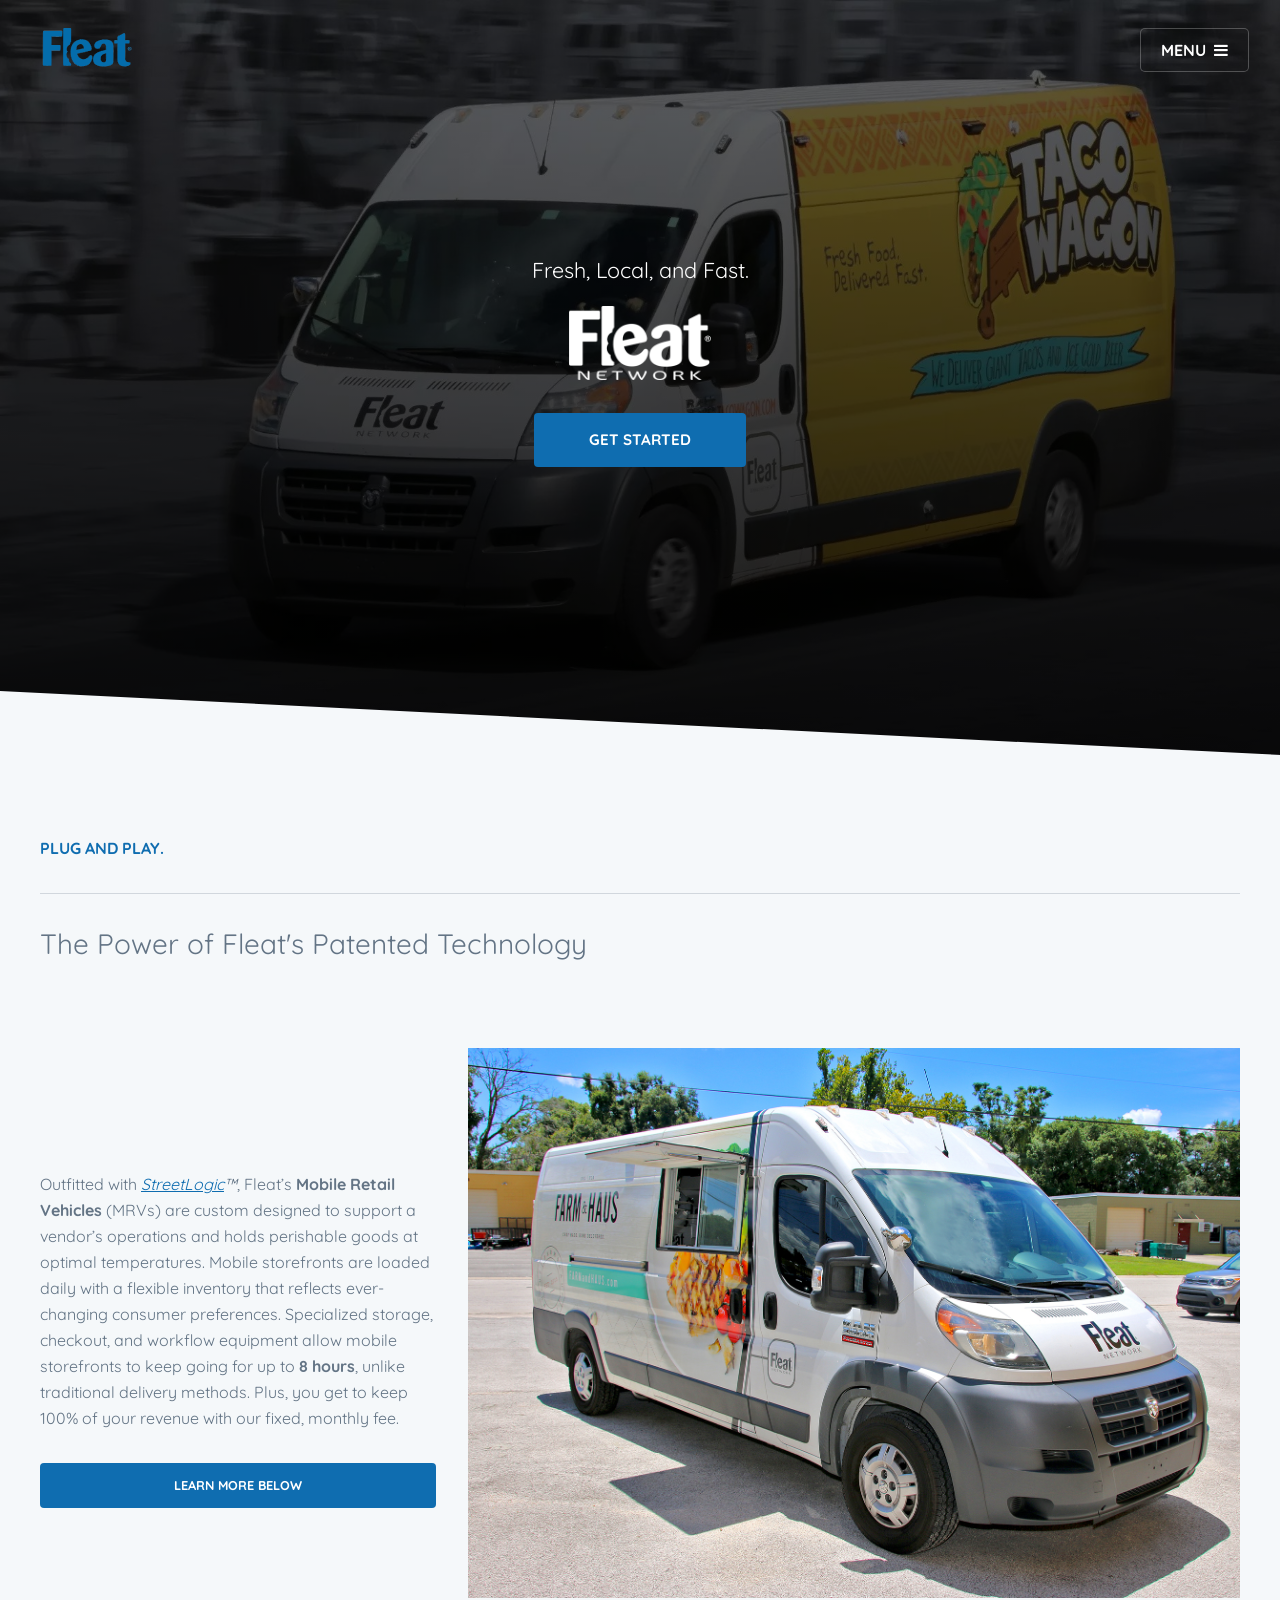
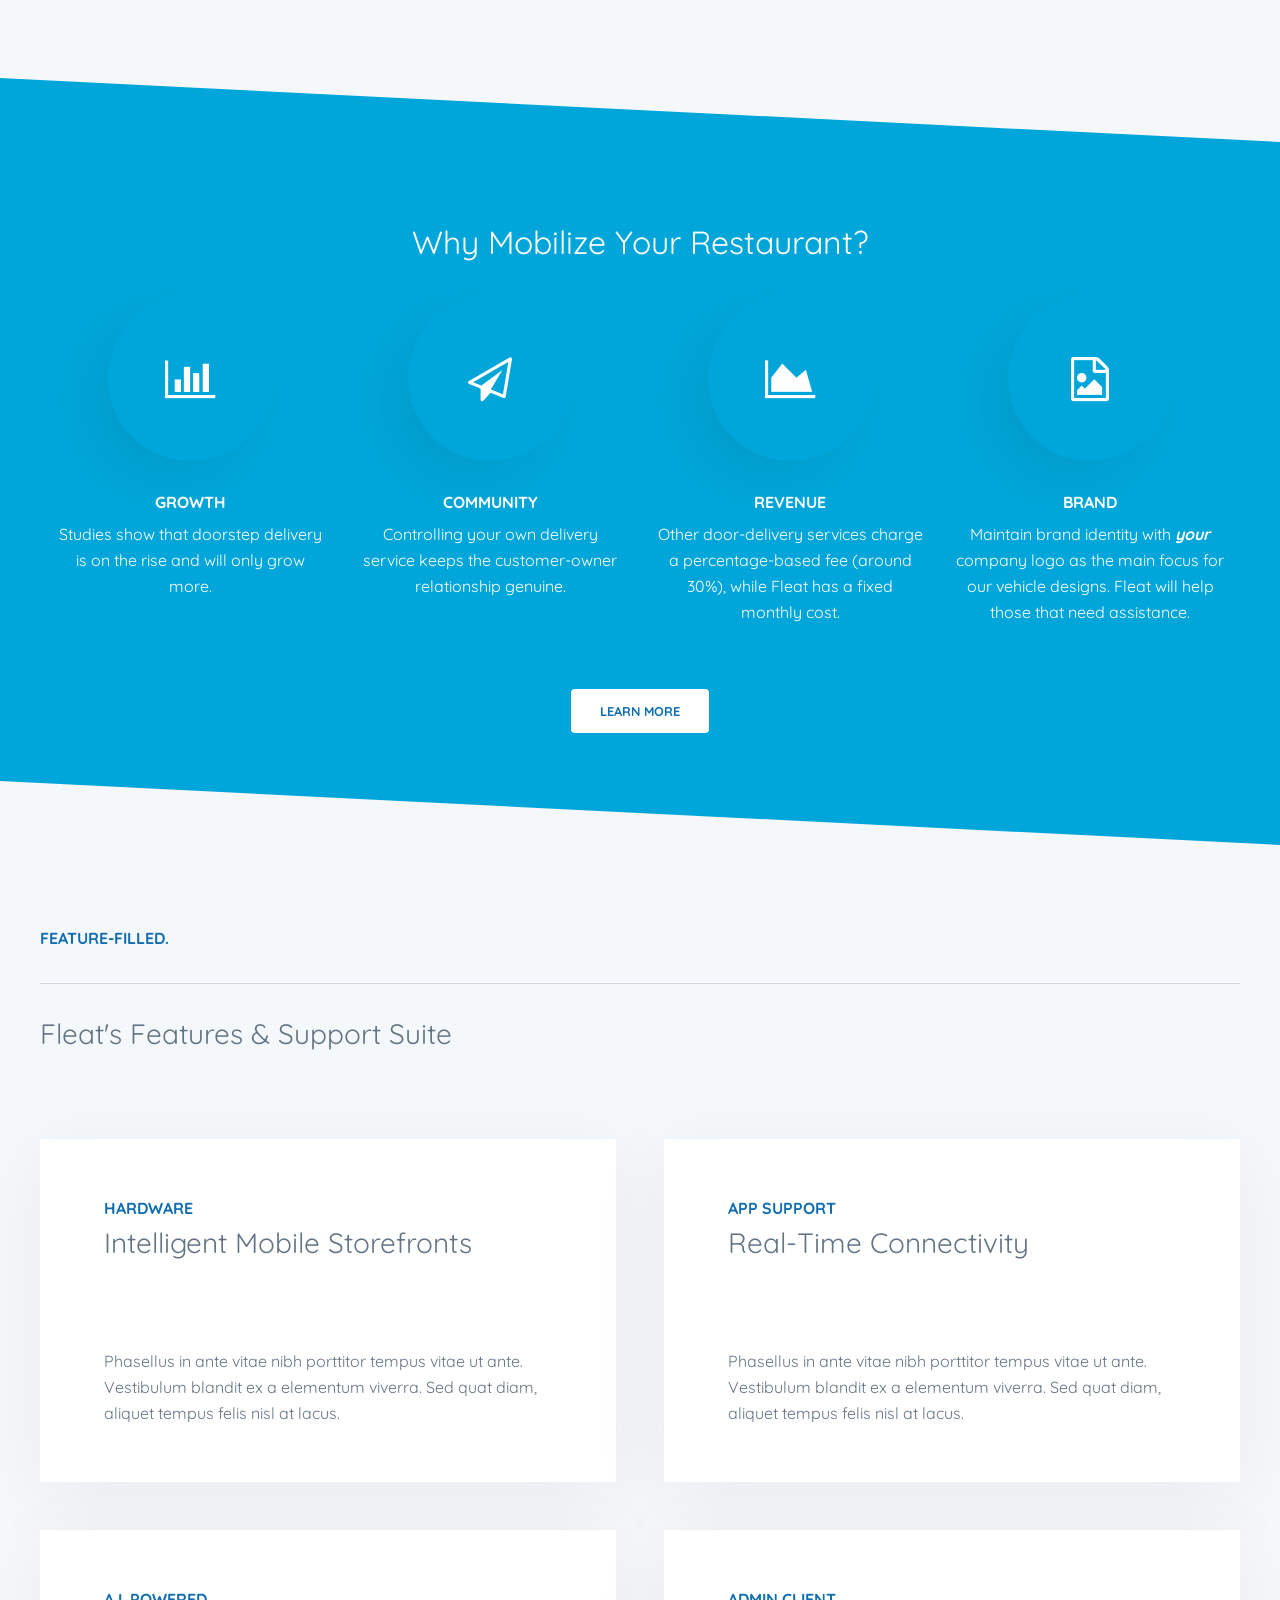
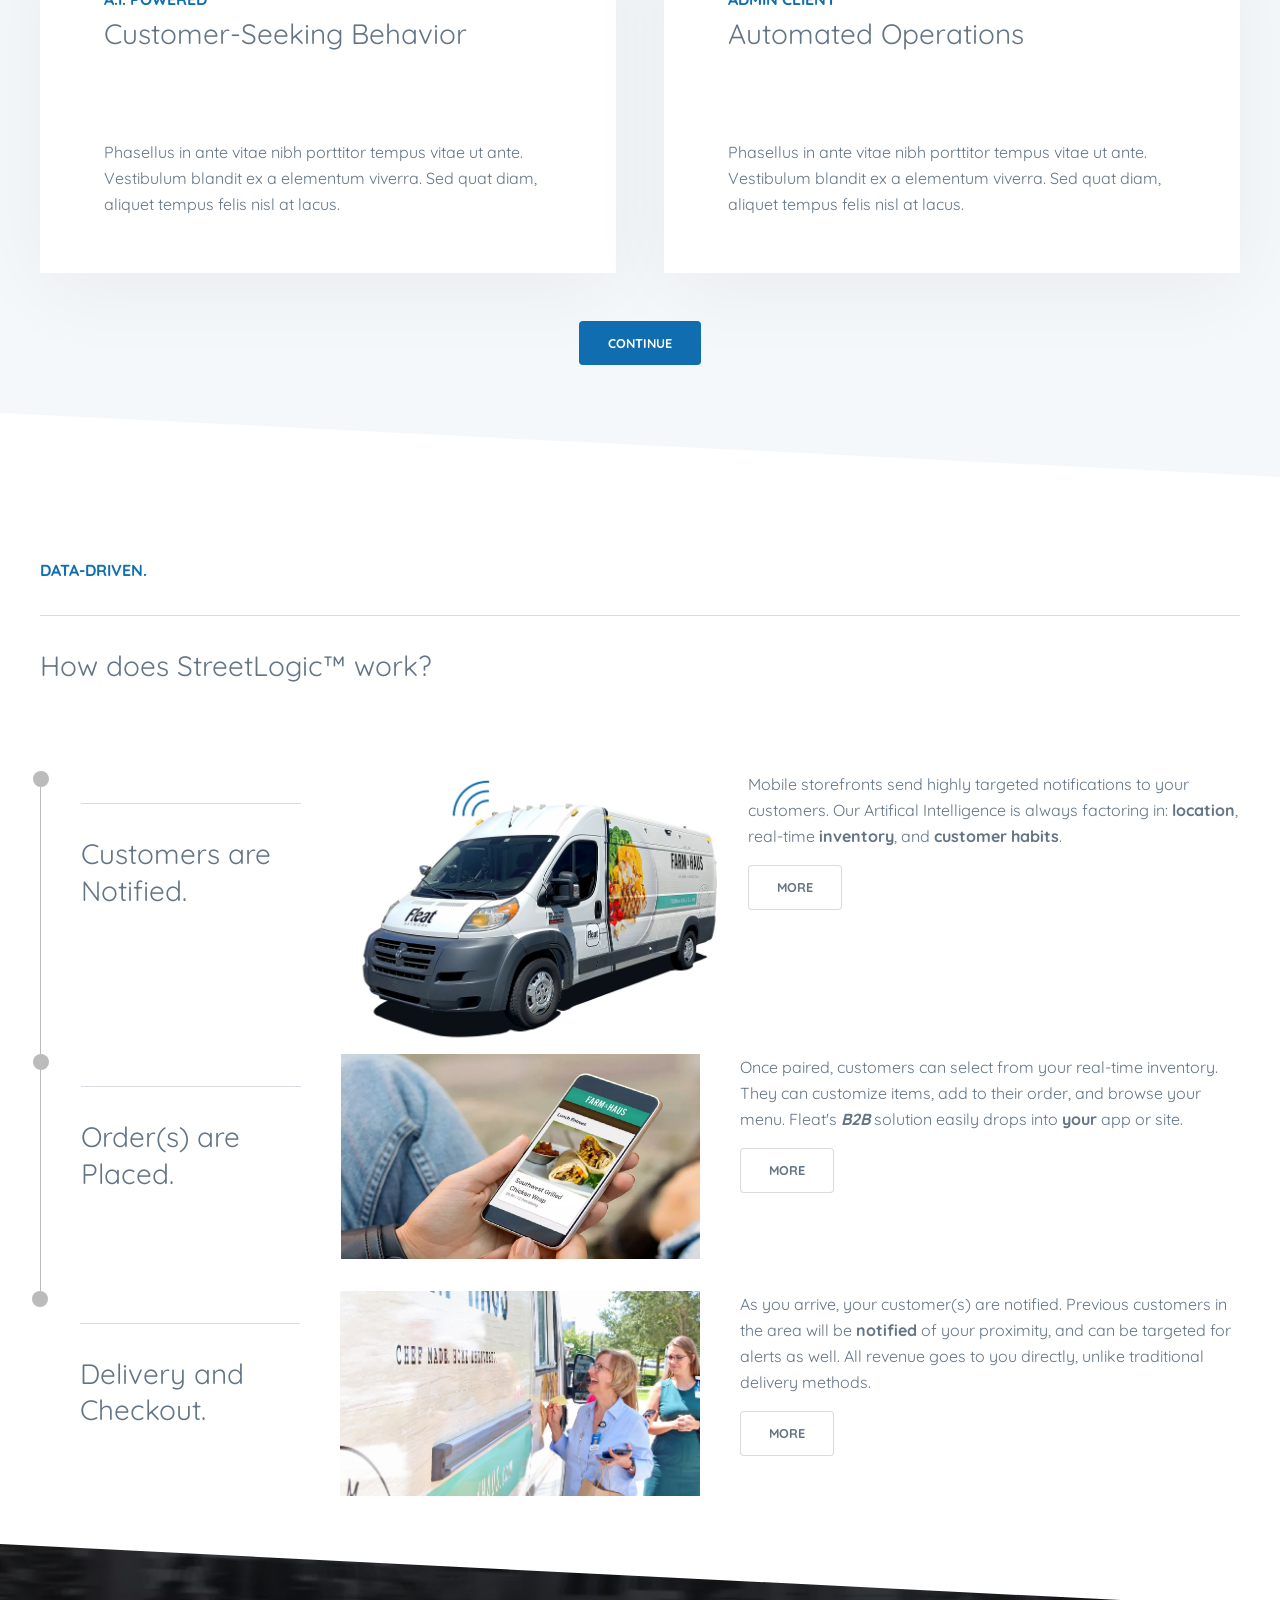
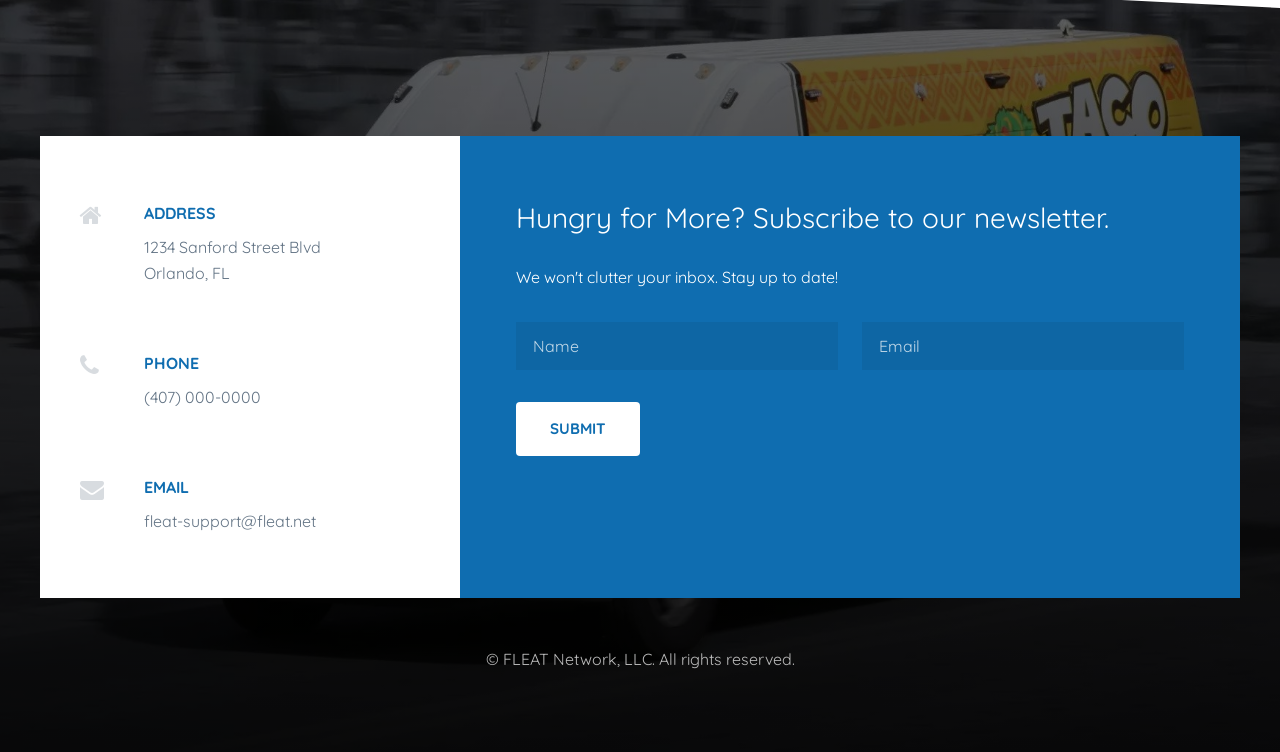
==== commit ac7a3049: "Resizing logo for mobile" ====
--- a/index.html
+++ b/index.html
@@ -43,7 +43,7 @@
 		<section id="banner">
 			<div class="inner">
 				<h3 style="color:white;">Fresh, Local, and Fast.</h3>
-				<img class="image" src="images/whiteLogo.png" alt="Fleat Network Official Logo." ></img>
+				<img class="image" src="images/whiteLogo.png" alt="Fleat Network Official Logo." style="width: 12%; height: auto;"></img>
 				<br />
 				<br />
 
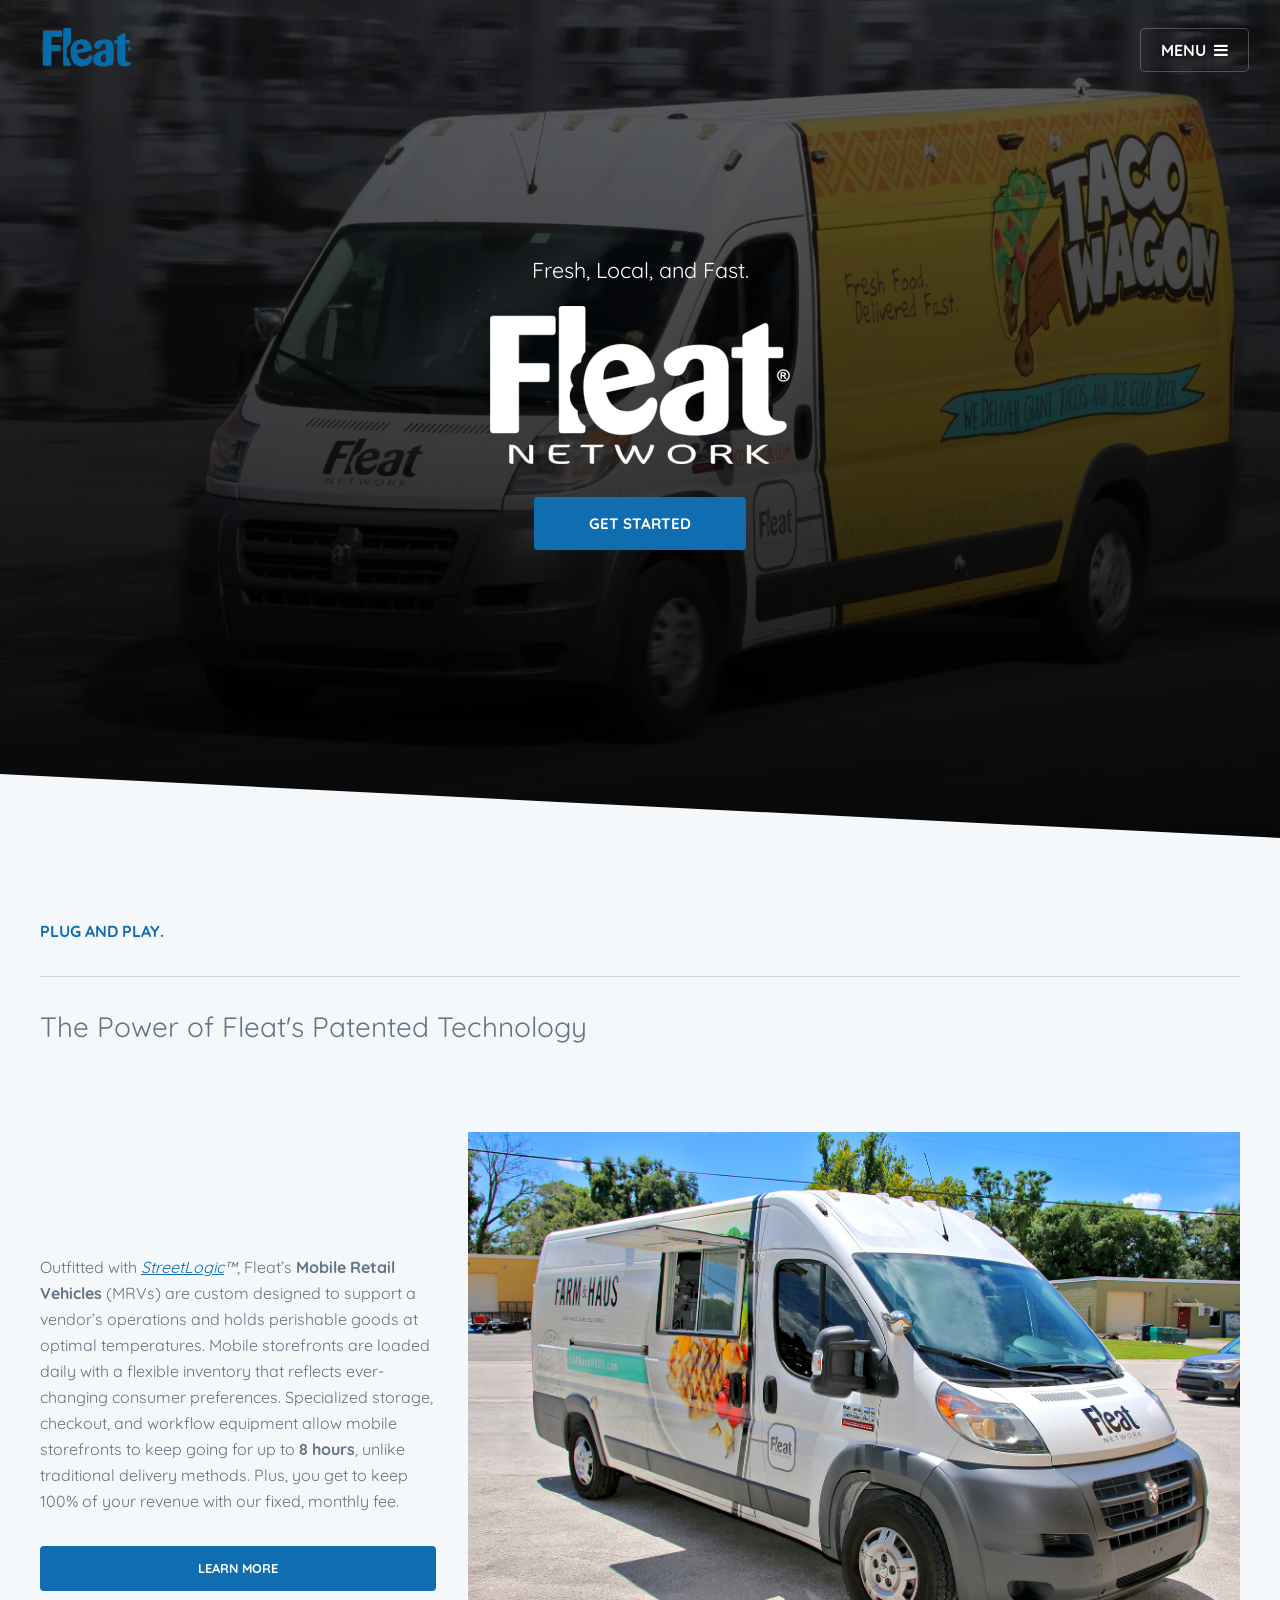
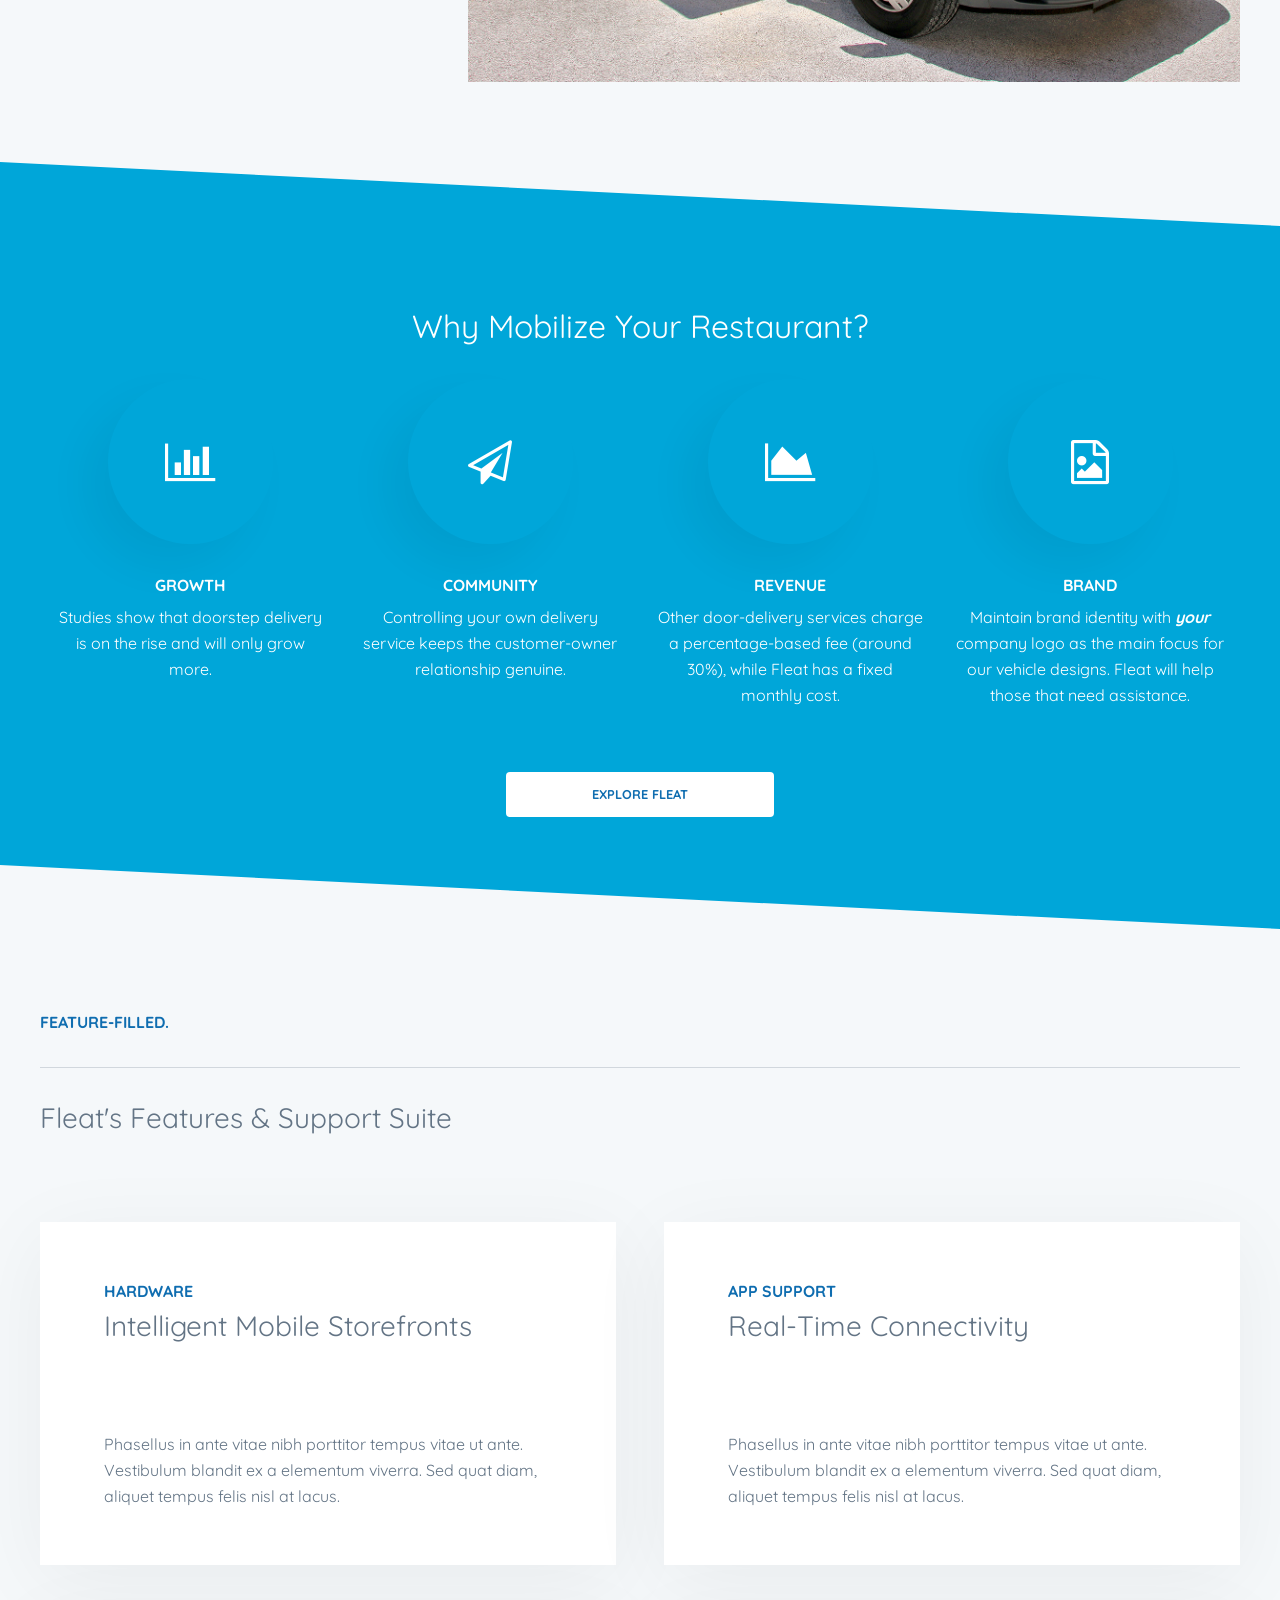
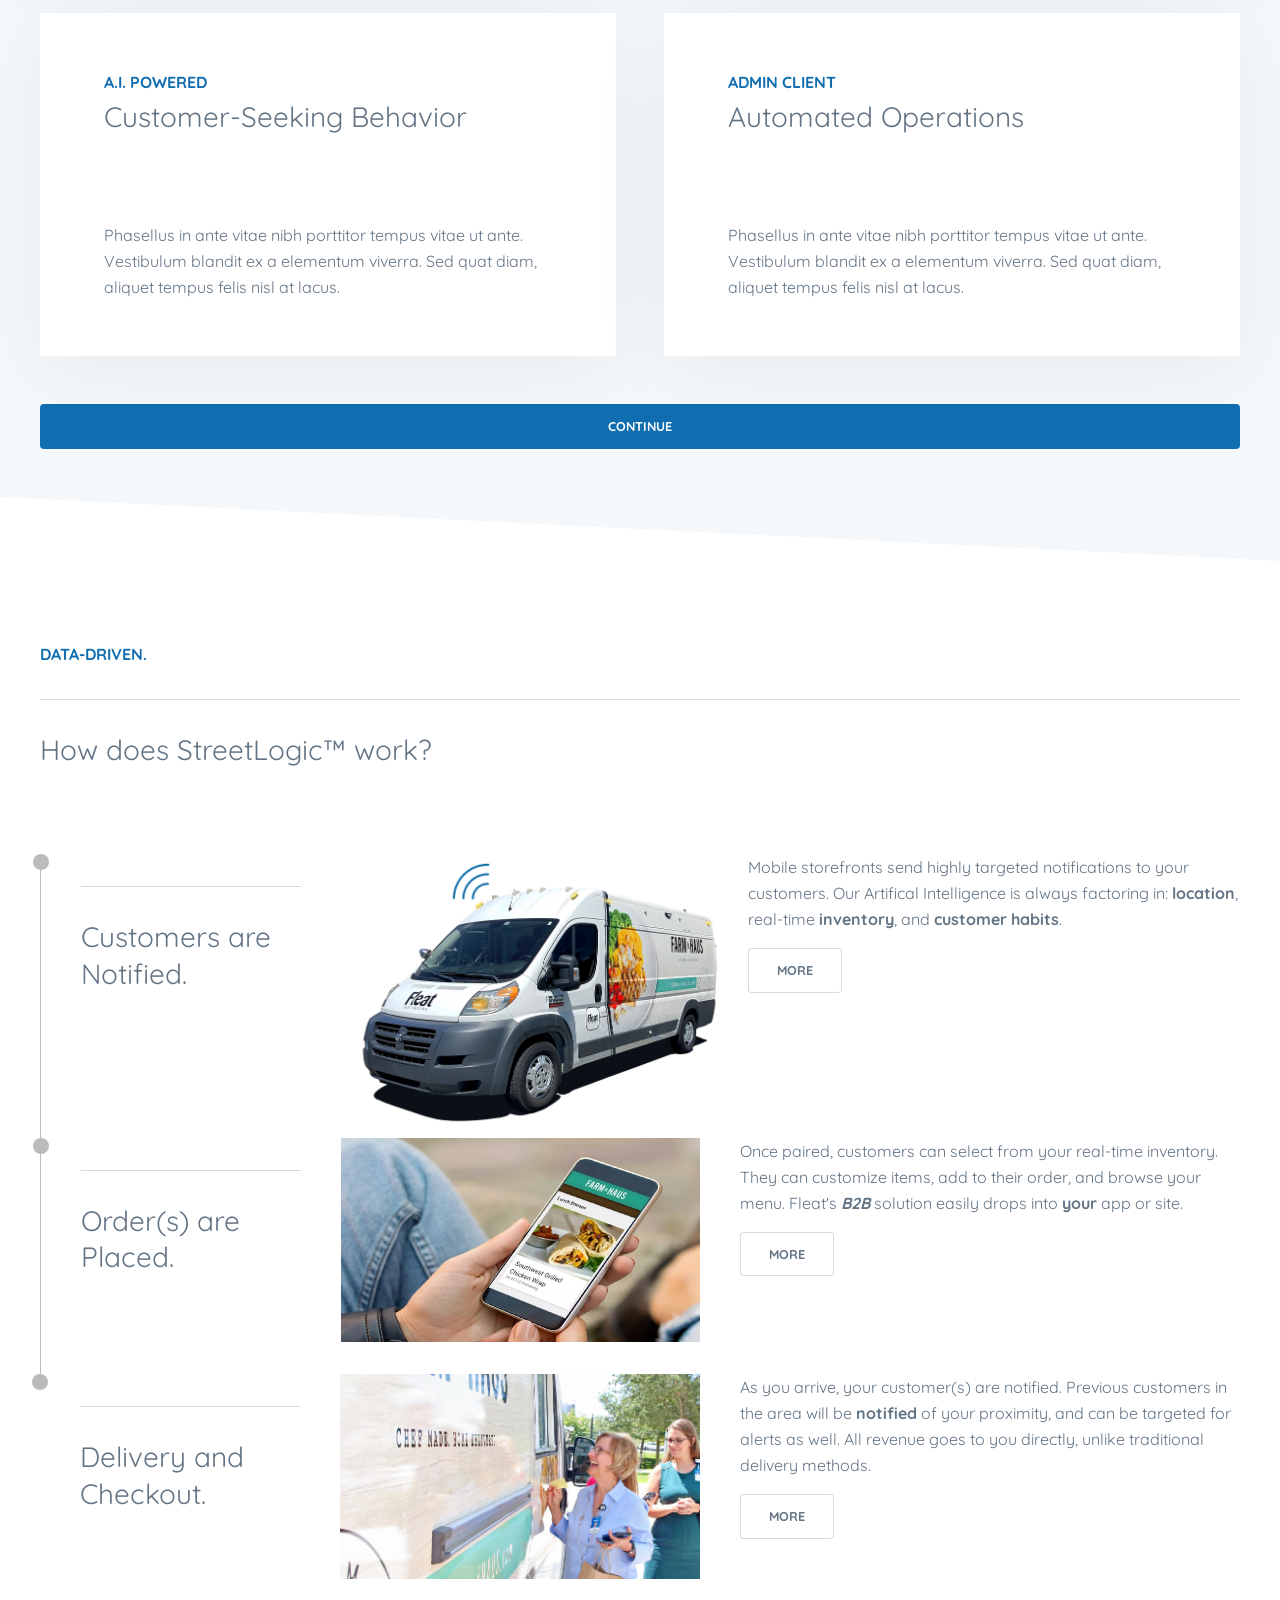
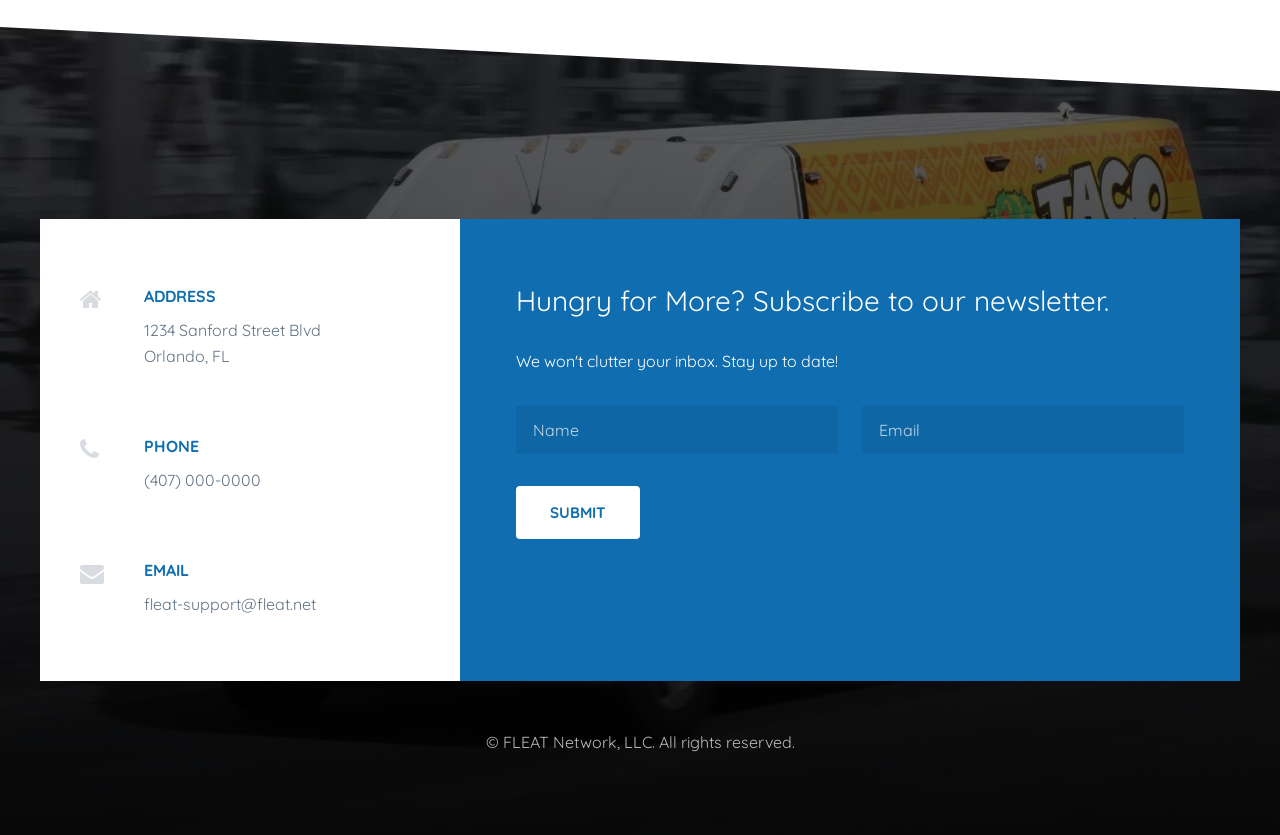
==== commit e18ae4bf: "Logo resizing" ====
--- a/index.html
+++ b/index.html
@@ -21,7 +21,7 @@
 
 		<!-- Header -->
 		<header id="header" class="alt">
-			<span class="logo"><a href="index.html"><img src="images/blueLogo2.svg" alt="Fleat Network's Logo, in blue." style="width:10%; height:auto;" /></a></span>
+			<span class="logo"><a href="index.html"><img src="images/blueLogo2.svg" alt="Fleat Network's Logo, in blue." style="width:10%; height: auto;" /></a></span>
 			<a href="#menu">Menu</a>
 		</header>
 
@@ -43,7 +43,7 @@
 		<section id="banner">
 			<div class="inner">
 				<h3 style="color:white;">Fresh, Local, and Fast.</h3>
-				<img class="image" src="images/whiteLogo.png" alt="Fleat Network Official Logo." style="width: 12%; height: auto;"></img>
+				<img class="image" src="images/whiteLogo.png" alt="Fleat Network Official Logo." style="width: 28%; height: auto; max-width: 300px;"></img>
 				<br />
 				<br />
 
@@ -68,7 +68,7 @@
 							<p>Outfitted with <i><a class="scrolly" href="#four" title="Overview of StreetLogic's features.">StreetLogic</a>&trade;</i>, Fleat’s <b>Mobile Retail Vehicles</b> (MRVs) are custom designed to support a vendor’s operations and holds perishable goods at optimal temperatures. Mobile storefronts are loaded daily with a
 								flexible inventory that reflects ever-changing consumer preferences. Specialized storage, checkout, and workflow equipment allow mobile storefronts to keep going for up to <b>8 hours</b>, unlike traditional delivery methods. Plus, you get to keep 100% of your revenue with our fixed, monthly fee.</p>
 
-								<a href="#two" class="button primary fit scrolly">Learn More Below</a>
+								<a href="#two" class="button primary fit scrolly">Learn More</a>
 
 						</div>
 					</article>
@@ -103,7 +103,7 @@
 						<p>Maintain brand identity with <strong><i>your</i></strong> company logo as the main focus for our vehicle designs. Fleat will help those that need assistance.</p>
 					</li>
 
-					<li><a href="#one" class="button primary scrolly">Learn More</a></li>
+					<li><a href="#one" class="button primary fit scrolly">Explore Fleat</a></li>
 				</ul>
 
 			</div>
@@ -152,7 +152,7 @@
 						<p>Phasellus in ante vitae nibh porttitor tempus vitae ut ante. Vestibulum blandit ex a elementum viverra. Sed quat diam, aliquet tempus felis nisl at lacus.</p>
 
 					</article>
-					<a href="#four" class="button primary scrolly">Continue</a>
+					<a href="#four" class="button primary fit scrolly">Continue</a>
 				</section>
 
 			</div>
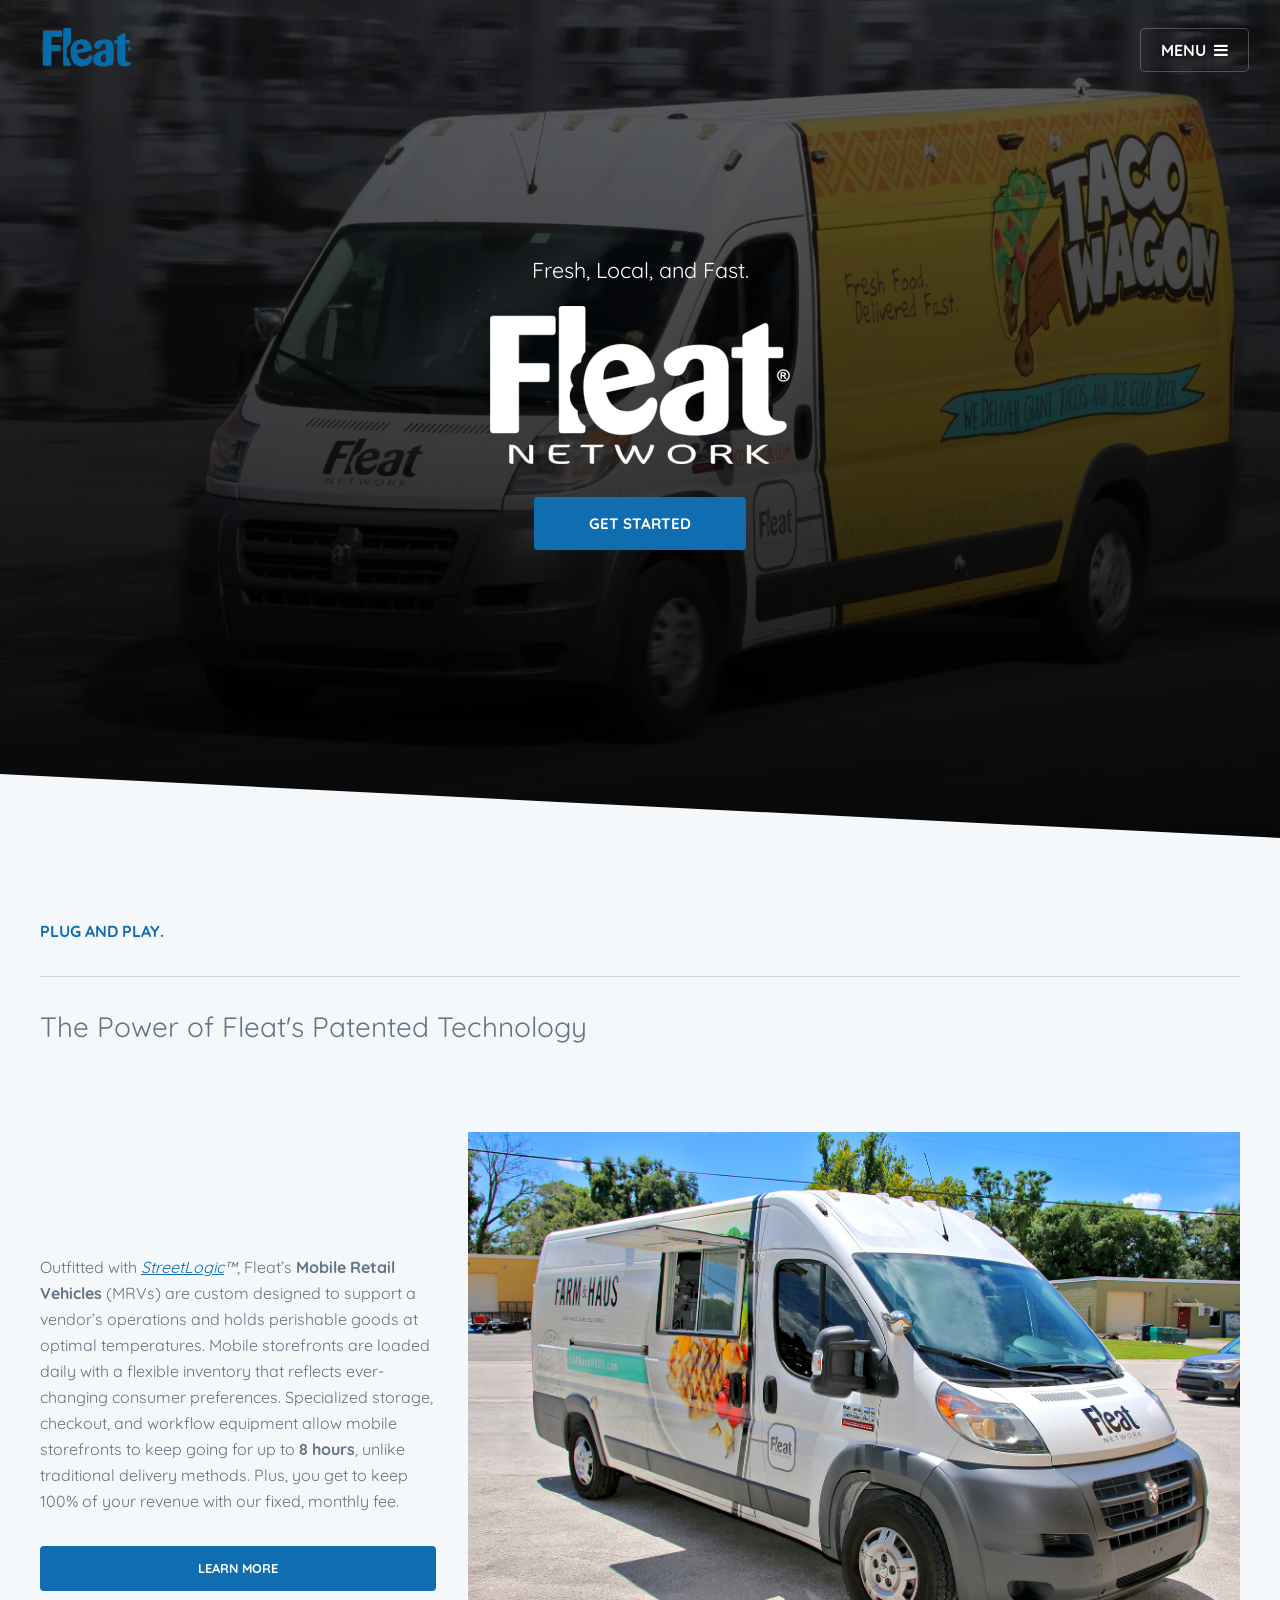
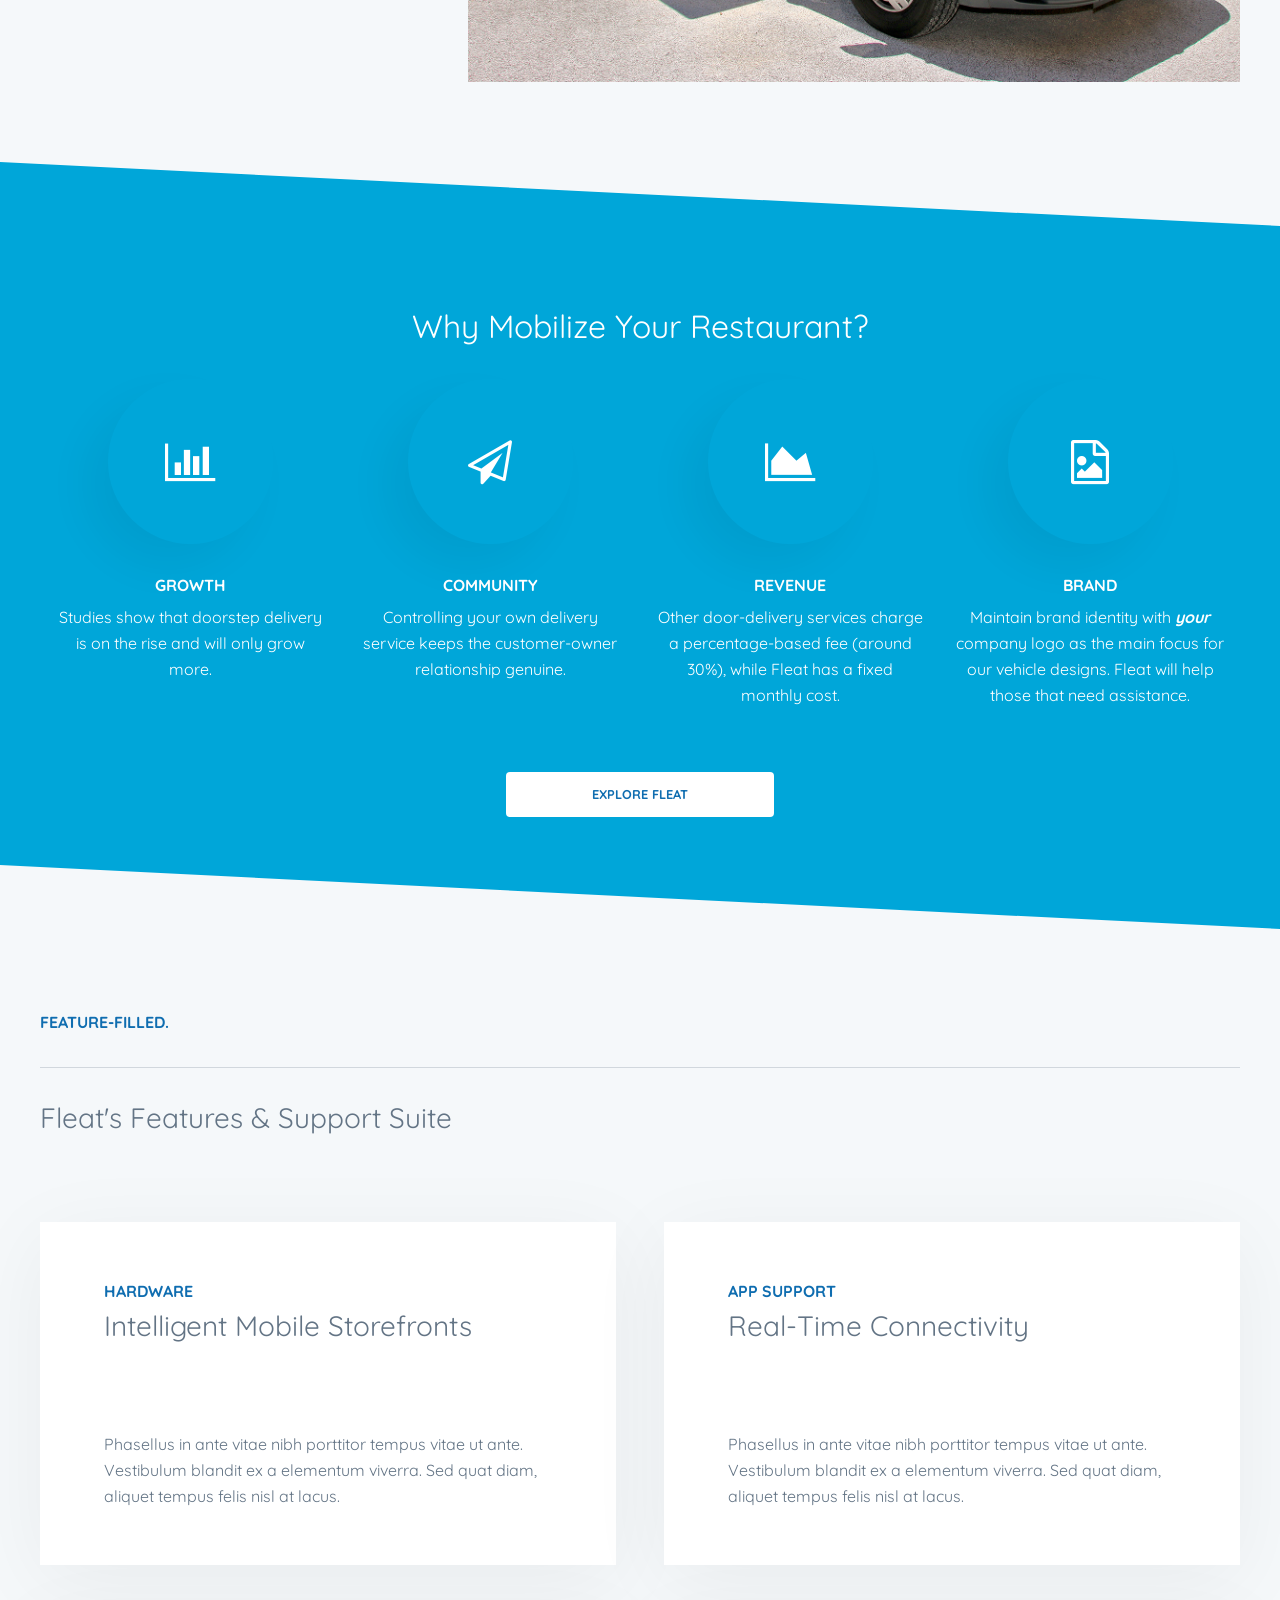
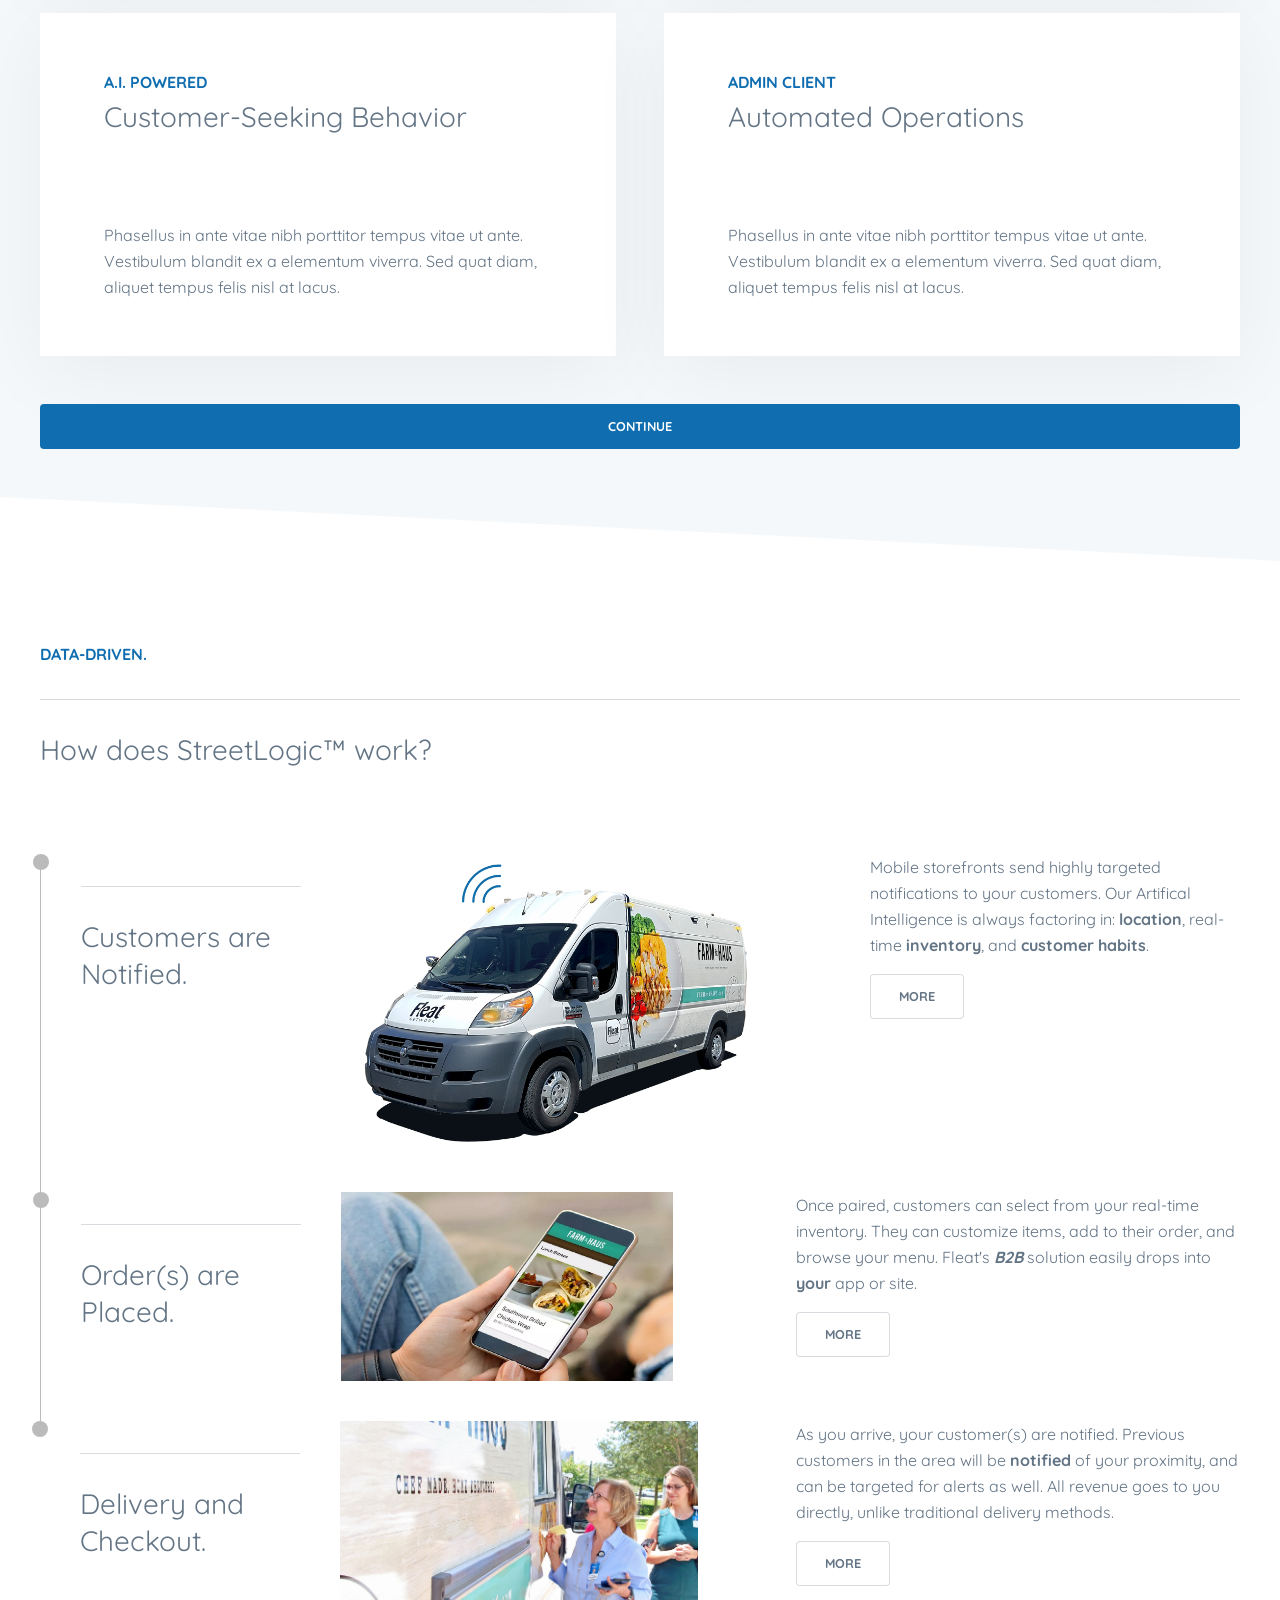
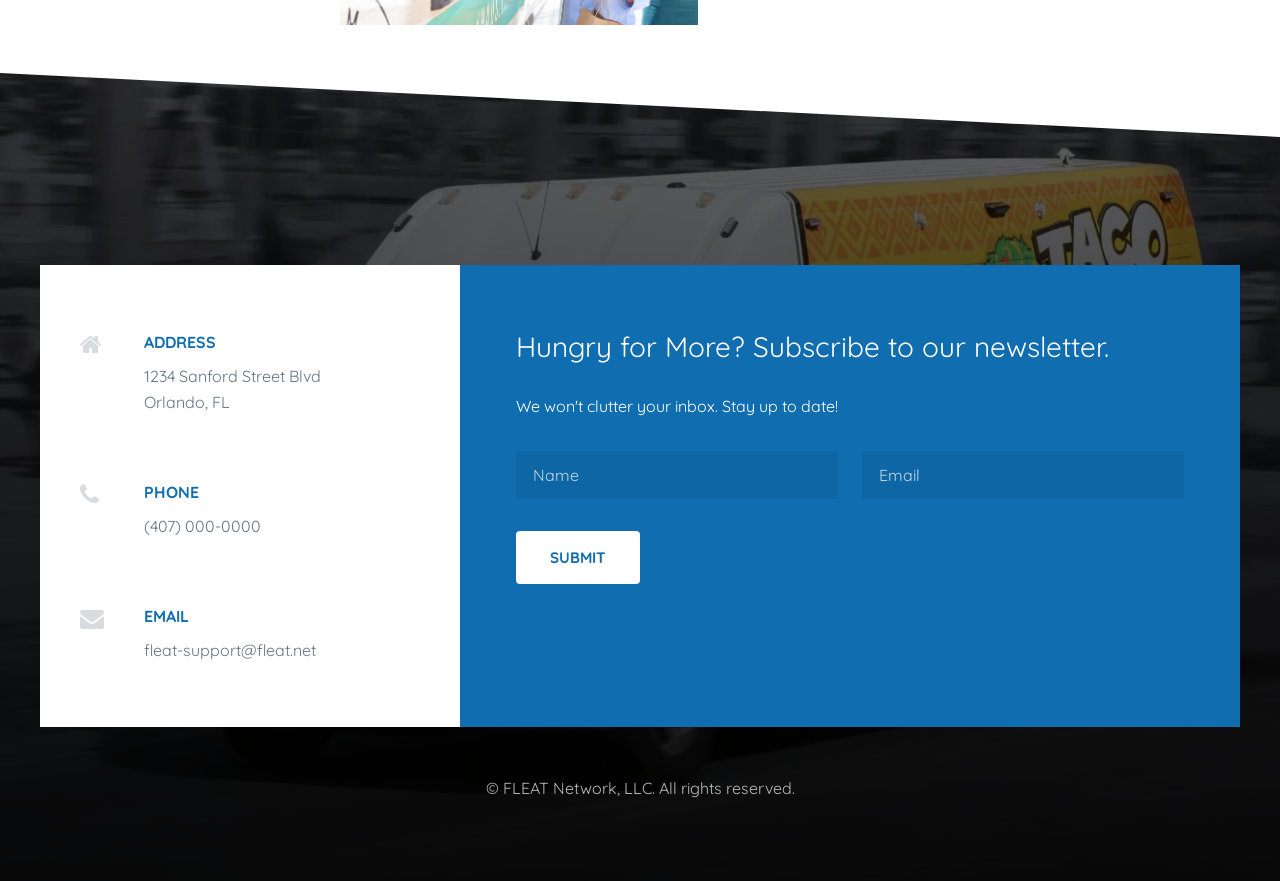
==== commit 229c5f69: "resizing everything lol" ====
--- a/index.html
+++ b/index.html
@@ -21,7 +21,7 @@
 
 		<!-- Header -->
 		<header id="header" class="alt">
-			<span class="logo"><a href="index.html"><img src="images/blueLogo2.svg" alt="Fleat Network's Logo, in blue." style="width:10%; height: auto;" /></a></span>
+			<span class="logo"><a class="scrolly" href="#banner"><img src="images/blueLogo2.svg" alt="Fleat Network's Logo, in blue." style="width:10%; height: auto;" /></a></span>
 			<a href="#menu">Menu</a>
 		</header>
 
@@ -43,7 +43,7 @@
 		<section id="banner">
 			<div class="inner">
 				<h3 style="color:white;">Fresh, Local, and Fast.</h3>
-				<img class="image" src="images/whiteLogo.png" alt="Fleat Network Official Logo." style="width: 28%; height: auto; max-width: 300px;"></img>
+				<img class="image" src="images/whiteLogo.png" alt="Fleat Network Official Logo." style="width: 32%; height: auto; max-width: 300px;"></img>
 				<br />
 				<br />
 
@@ -173,7 +173,7 @@
 							<hr />
 							<h2>Customers are Notified.</h2>
 						</header>
-						<img src="images/alertTruck.jpg" style="width:34%; height: 34%;" alt="An informational slide by fleat." />
+						<span class="image"><img src="images/alertTruck.jpg" style="width:90%; height: auto;" alt="An informational slide by fleat." /></span>
 						<div class="content">
 							<p>Mobile storefronts send highly targeted notifications to your customers. Our Artifical Intelligence is always factoring in: <b>location</b>, real-time <b>inventory</b>, and <b>customer habits</b>.</p>
 							<ul class="actions">
@@ -186,7 +186,7 @@
 							<hr />
 							<h2>Order(s) are Placed.</h2>
 						</header>
-						<img class="image" src="images/useCase.png" alt="The sample fleat ordering interface" style="width:30%; height: 30%;" />
+						<span class="image"><img src="images/useCase.png" alt="The sample fleat ordering interface" style="width:80%; height: auto;" /></span>
 						<div class="content">
 							<p>Once paired, customers can select from your real-time inventory. They can customize items, add to their order, and browse your menu. Fleat's <i><b>B2B</b></i> solution easily drops into <b>your</b> app or site.</p>
 							<ul class="actions">
@@ -199,7 +199,7 @@
 							<hr />
 							<h2>Delivery and Checkout.</h2>
 						</header>
-						<img class="image" src="images/step3.jpg" style="width:30%; height: 30%;" alt="Customers ordering at a Fleat truck" />
+						<span class="image"><img src="images/step3.jpg" style="width:86%; height: auto;" alt="Customers ordering at a Fleat truck" /></span>
 						<div class="content">
 							<p>As you arrive, your customer(s) are notified. Previous customers in the area will be <b>notified</b> of your proximity, and can be targeted for alerts as well. All revenue goes to you directly, unlike traditional delivery methods.</p>
 							<ul class="actions">
